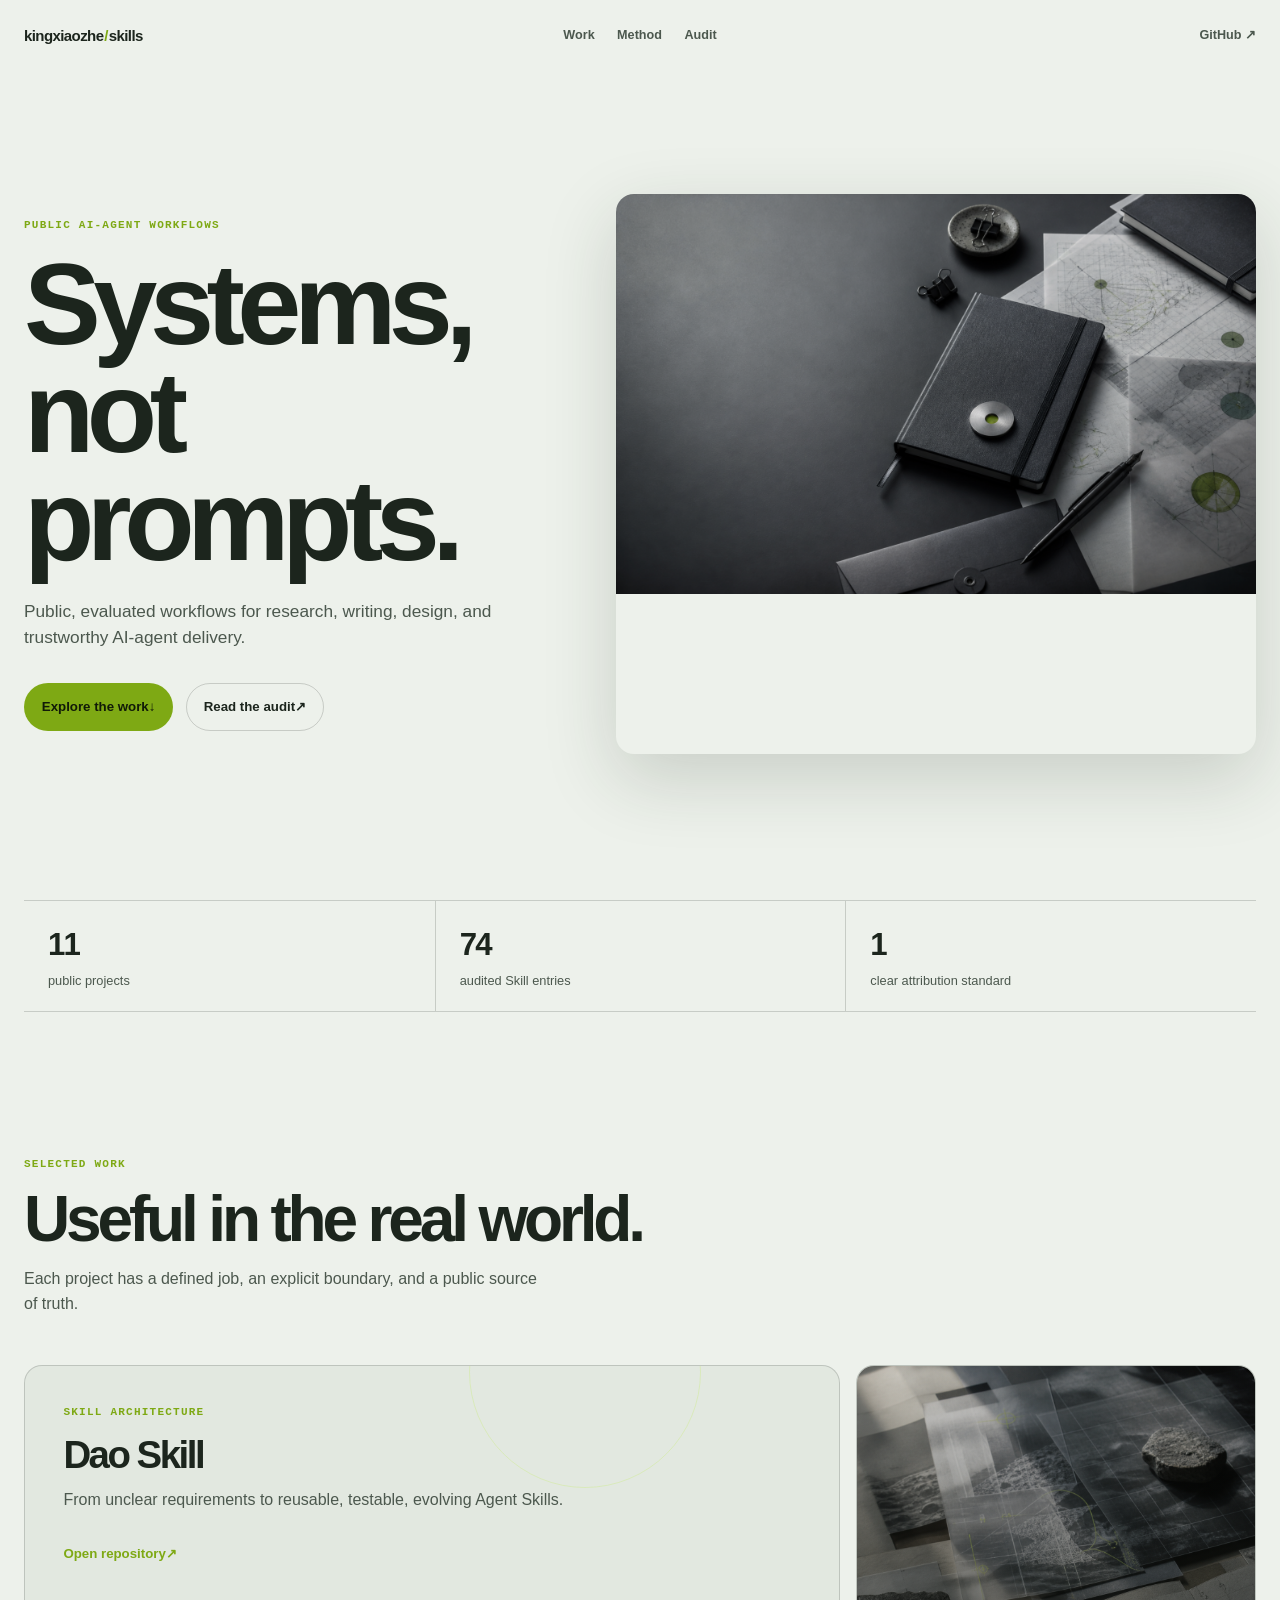
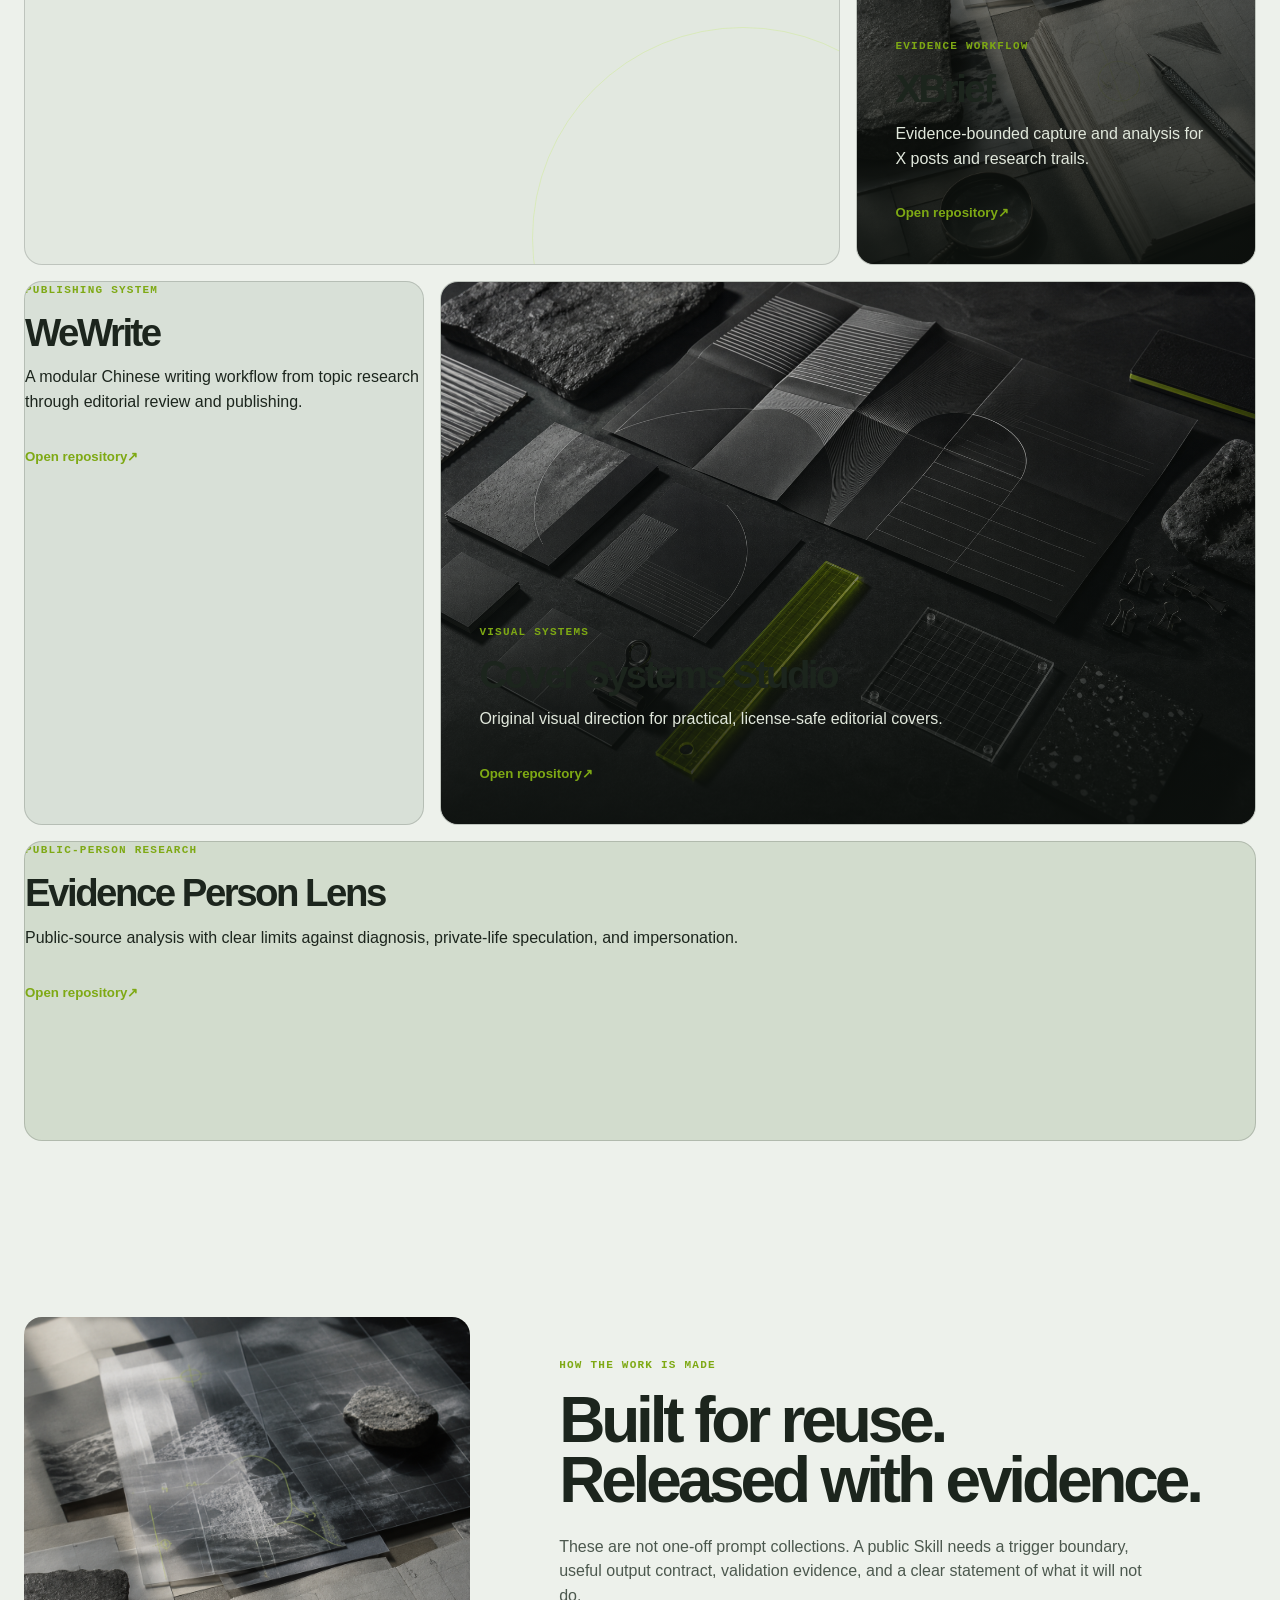
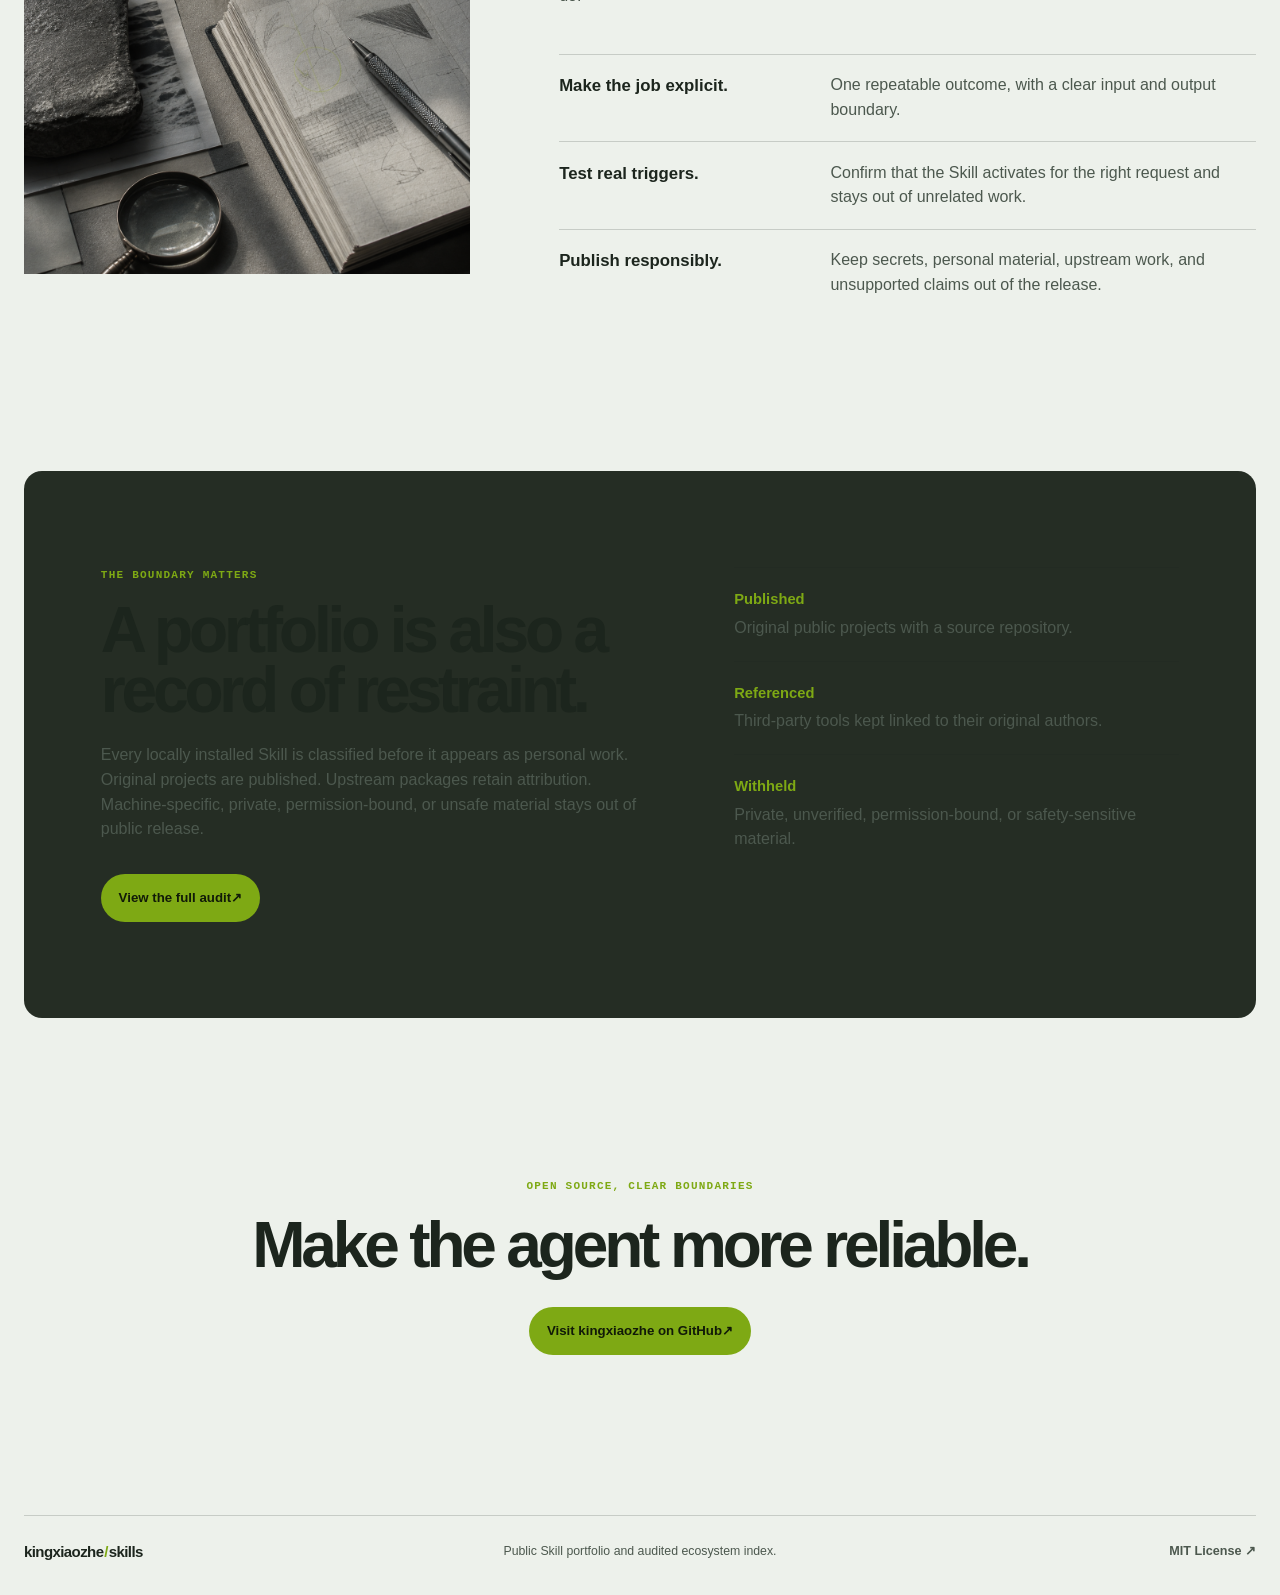
==== site/index.html @ 13c7dd13 "feat: add deployable Skill portfolio showcase" ====
<!doctype html>
<html lang="en">
  <head>
    <meta charset="utf-8">
    <meta name="viewport" content="width=device-width, initial-scale=1">
    <meta name="description" content="A public portfolio of evaluated AI agent skills by kingxiaozhe.">
    <meta name="theme-color" content="#161a18">
    <meta property="og:title" content="kingxiaozhe - Skill Systems">
    <meta property="og:description" content="Public, evaluated workflows for research, writing, design, and trustworthy AI-agent delivery.">
    <meta property="og:image" content="assets/hero-workflow-desk.png">
    <meta property="og:type" content="website">
    <meta name="twitter:card" content="summary_large_image">
    <title>kingxiaozhe - Skill Systems</title>
    <link rel="stylesheet" href="styles.css">
  </head>
  <body>
    <a class="skip-link" href="#main">Skip to content</a>
    <header class="site-header">
      <a class="wordmark" href="#top" aria-label="kingxiaozhe Skill Systems home">kingxiaozhe<span>/</span>skills</a>
      <nav aria-label="Primary navigation">
        <a href="#work">Work</a>
        <a href="#method">Method</a>
        <a href="#audit">Audit</a>
      </nav>
      <a class="header-link" href="https://github.com/kingxiaozhe" target="_blank" rel="noreferrer">GitHub <span aria-hidden="true">↗</span></a>
    </header>

    <main id="main">
      <section class="hero" id="top" aria-labelledby="hero-title">
        <div class="hero-copy reveal">
          <p class="eyebrow">Public AI-agent workflows</p>
          <h1 id="hero-title">Systems,<br>not prompts.</h1>
          <p class="hero-summary">Public, evaluated workflows for research, writing, design, and trustworthy AI-agent delivery.</p>
          <div class="hero-actions">
            <a class="button button-primary" href="#work">Explore the work <span aria-hidden="true">↓</span></a>
            <a class="button button-secondary" href="https://github.com/kingxiaozhe/codex-skill-portfolio" target="_blank" rel="noreferrer">Read the audit <span aria-hidden="true">↗</span></a>
          </div>
        </div>
        <figure class="hero-image reveal reveal-delay">
          <img src="assets/hero-workflow-desk.png" width="1536" height="960" alt="A dark research desk with notebooks, diagrams, and a lime-green metal token.">
        </figure>
      </section>

      <section class="proof" aria-label="Portfolio facts">
        <div><strong>11</strong><span>public projects</span></div>
        <div><strong>74</strong><span>audited Skill entries</span></div>
        <div><strong>1</strong><span>clear attribution standard</span></div>
      </section>

      <section class="work-section" id="work" aria-labelledby="work-title">
        <div class="section-intro">
          <p class="eyebrow">Selected work</p>
          <h2 id="work-title">Useful in the real world.</h2>
          <p>Each project has a defined job, an explicit boundary, and a public source of truth.</p>
        </div>

        <div class="project-grid">
          <article class="project project-featured project-art direction-graph">
            <div class="project-content">
              <p class="project-kind">Skill architecture</p>
              <h3>Dao Skill</h3>
              <p>From unclear requirements to reusable, testable, evolving Agent Skills.</p>
              <a href="https://github.com/kingxiaozhe/dao-skill" target="_blank" rel="noreferrer">Open repository <span aria-hidden="true">↗</span></a>
            </div>
          </article>

          <article class="project project-image-card">
            <img src="assets/evidence-materials.png" width="1024" height="1536" alt="Layered research materials with technical markings and a magnifying glass.">
            <div class="project-content project-overlay">
              <p class="project-kind">Evidence workflow</p>
              <h3>XBrief</h3>
              <p>Evidence-bounded capture and analysis for X posts and research trails.</p>
              <a href="https://github.com/kingxiaozhe/xbrief" target="_blank" rel="noreferrer">Open repository <span aria-hidden="true">↗</span></a>
            </div>
          </article>

          <article class="project project-neutral">
            <p class="project-kind">Publishing system</p>
            <h3>WeWrite</h3>
            <p>A modular Chinese writing workflow from topic research through editorial review and publishing.</p>
            <a href="https://github.com/kingxiaozhe/wewrite" target="_blank" rel="noreferrer">Open repository <span aria-hidden="true">↗</span></a>
          </article>

          <article class="project project-image-wide">
            <img src="assets/visual-systems.png" width="1536" height="1024" alt="A dark visual design workspace with abstract paper forms and a lime-green ruler.">
            <div class="project-content project-overlay">
              <p class="project-kind">Visual systems</p>
              <h3>Cover Systems Studio</h3>
              <p>Original visual direction for practical, license-safe editorial covers.</p>
              <a href="https://github.com/kingxiaozhe/cover-systems-studio" target="_blank" rel="noreferrer">Open repository <span aria-hidden="true">↗</span></a>
            </div>
          </article>

          <article class="project project-accent">
            <p class="project-kind">Public-person research</p>
            <h3>Evidence Person Lens</h3>
            <p>Public-source analysis with clear limits against diagnosis, private-life speculation, and impersonation.</p>
            <a href="https://github.com/kingxiaozhe/evidence-person-lens" target="_blank" rel="noreferrer">Open repository <span aria-hidden="true">↗</span></a>
          </article>
        </div>
      </section>

      <section class="method-section" id="method" aria-labelledby="method-title">
        <div class="method-visual">
          <img src="assets/evidence-materials.png" width="1024" height="1536" alt="Research artifacts layered across a desk.">
        </div>
        <div class="method-copy">
          <p class="eyebrow">How the work is made</p>
          <h2 id="method-title">Built for reuse.<br>Released with evidence.</h2>
          <p>These are not one-off prompt collections. A public Skill needs a trigger boundary, useful output contract, validation evidence, and a clear statement of what it will not do.</p>
          <ol class="method-list">
            <li><strong>Make the job explicit.</strong><span>One repeatable outcome, with a clear input and output boundary.</span></li>
            <li><strong>Test real triggers.</strong><span>Confirm that the Skill activates for the right request and stays out of unrelated work.</span></li>
            <li><strong>Publish responsibly.</strong><span>Keep secrets, personal material, upstream work, and unsupported claims out of the release.</span></li>
          </ol>
        </div>
      </section>

      <section class="audit-section" id="audit" aria-labelledby="audit-title">
        <div class="audit-copy">
          <p class="eyebrow">The boundary matters</p>
          <h2 id="audit-title">A portfolio is also a record of restraint.</h2>
          <p>Every locally installed Skill is classified before it appears as personal work. Original projects are published. Upstream packages retain attribution. Machine-specific, private, permission-bound, or unsafe material stays out of public release.</p>
          <a class="button button-primary" href="https://github.com/kingxiaozhe/codex-skill-portfolio" target="_blank" rel="noreferrer">View the full audit <span aria-hidden="true">↗</span></a>
        </div>
        <dl class="audit-list">
          <div><dt>Published</dt><dd>Original public projects with a source repository.</dd></div>
          <div><dt>Referenced</dt><dd>Third-party tools kept linked to their original authors.</dd></div>
          <div><dt>Withheld</dt><dd>Private, unverified, permission-bound, or safety-sensitive material.</dd></div>
        </dl>
      </section>

      <section class="closing" aria-labelledby="closing-title">
        <p class="eyebrow">Open source, clear boundaries</p>
        <h2 id="closing-title">Make the agent more reliable.</h2>
        <a class="button button-primary" href="https://github.com/kingxiaozhe" target="_blank" rel="noreferrer">Visit kingxiaozhe on GitHub <span aria-hidden="true">↗</span></a>
      </section>
    </main>

    <footer>
      <a class="wordmark" href="#top">kingxiaozhe<span>/</span>skills</a>
      <p>Public Skill portfolio and audited ecosystem index.</p>
      <a href="https://github.com/kingxiaozhe/codex-skill-portfolio/blob/main/LICENSE" target="_blank" rel="noreferrer">MIT License <span aria-hidden="true">↗</span></a>
    </footer>
  </body>
</html>
---- site/styles.css ----
:root {
  color-scheme: light dark;
  --canvas: #161a18;
  --surface: #202622;
  --surface-deep: #101311;
  --surface-muted: #2b332d;
  --ink: #edf1e9;
  --ink-muted: #bac2b9;
  --line: rgba(237, 241, 233, 0.17);
  --accent: #b8ed39;
  --accent-ink: #17200b;
  --radius: 18px;
  --shadow: 0 24px 72px rgba(3, 7, 5, 0.28);
}

@media (prefers-color-scheme: light) {
  :root {
    --canvas: #edf1eb;
    --surface: #e2e8e0;
    --surface-deep: #d8e0d7;
    --surface-muted: #d2dccd;
    --ink: #1c251d;
    --ink-muted: #4c584e;
    --line: rgba(28, 37, 29, 0.18);
    --accent: #7ea914;
    --accent-ink: #111a08;
    --shadow: 0 24px 72px rgba(32, 48, 34, 0.18);
  }

  .project-image-card::after,
  .project-image-wide::after { background: linear-gradient(180deg, rgba(18, 27, 19, 0.05), rgba(18, 27, 19, 0.78)); }
  .project-overlay p:not(.project-kind) { color: #edf1e9; }
  .audit-section { background: #cdd8c9; }
}

* { box-sizing: border-box; }

html { scroll-behavior: smooth; }

body {
  margin: 0;
  background: var(--canvas);
  color: var(--ink);
  font-family: "Avenir Next", "Helvetica Neue", Helvetica, Arial, sans-serif;
  font-size: 16px;
  line-height: 1.55;
}

a { color: inherit; text-decoration: none; }

a:focus-visible {
  outline: 3px solid var(--accent);
  outline-offset: 4px;
}

img { display: block; max-width: 100%; }

.skip-link {
  position: fixed;
  left: 1rem;
  top: -5rem;
  z-index: 10;
  padding: 0.7rem 1rem;
  border-radius: 0.4rem;
  background: var(--accent);
  color: var(--accent-ink);
  font-weight: 700;
}

.skip-link:focus { top: 1rem; }

.site-header {
  width: min(1440px, calc(100% - 3rem));
  height: 72px;
  margin: 0 auto;
  display: grid;
  grid-template-columns: 1fr auto 1fr;
  align-items: center;
  gap: 1.5rem;
}

.wordmark {
  font-size: 0.94rem;
  font-weight: 750;
  letter-spacing: -0.04em;
}

.wordmark span { color: var(--accent); padding: 0 0.06em; }

nav { display: flex; gap: 1.4rem; }
nav a, .header-link, footer a { font-size: 0.79rem; font-weight: 650; }
nav a, .header-link { color: var(--ink-muted); transition: color 180ms ease; }
nav a:hover, .header-link:hover, footer a:hover { color: var(--accent); }
.header-link { justify-self: end; }

main { overflow: hidden; }

.hero,
.work-section,
.method-section,
.audit-section,
.closing {
  width: min(1440px, calc(100% - 3rem));
  margin: 0 auto;
}

.hero {
  min-height: calc(100dvh - 72px);
  display: grid;
  grid-template-columns: minmax(0, 0.88fr) minmax(420px, 1.12fr);
  align-items: center;
  gap: clamp(2.5rem, 7vw, 8.5rem);
  padding: 3.5rem 0 5rem;
}

.hero-copy { max-width: 600px; }

.eyebrow,
.project-kind {
  margin: 0 0 1rem;
  color: var(--accent);
  font-family: "SFMono-Regular", Consolas, "Liberation Mono", monospace;
  font-size: 0.69rem;
  font-weight: 700;
  letter-spacing: 0.11em;
  text-transform: uppercase;
}

h1, h2, h3, p { margin-top: 0; }

h1, h2, h3 {
  font-weight: 760;
  letter-spacing: -0.065em;
  line-height: 0.94;
}

h1 {
  margin-bottom: 1.45rem;
  font-size: clamp(4.25rem, 9vw, 9.2rem);
}

h2 { font-size: clamp(2.55rem, 5vw, 5.4rem); }
h3 { margin-bottom: 0.9rem; font-size: clamp(1.75rem, 3vw, 3.35rem); }

.hero-summary {
  max-width: 480px;
  margin-bottom: 2rem;
  color: var(--ink-muted);
  font-size: 1.08rem;
}

.hero-actions { display: flex; flex-wrap: wrap; gap: 0.8rem; }

.button {
  display: inline-flex;
  align-items: center;
  justify-content: center;
  min-height: 48px;
  padding: 0.8rem 1.05rem;
  border: 1px solid transparent;
  border-radius: 999px;
  font-size: 0.83rem;
  font-weight: 750;
  transition: transform 180ms ease, background 180ms ease, border-color 180ms ease;
}

.button:hover { transform: translateY(-2px); }
.button:active { transform: translateY(1px); }
.button-primary { background: var(--accent); color: var(--accent-ink); }
.button-primary:hover { background: #d1fb62; }
.button-secondary { border-color: var(--line); color: var(--ink); }
.button-secondary:hover { border-color: var(--accent); }

.hero-image {
  min-height: 560px;
  margin: 0;
  border-radius: var(--radius);
  overflow: hidden;
  box-shadow: var(--shadow);
}

.hero-image img { width: 100%; height: 100%; object-fit: cover; }

.proof {
  width: min(1440px, calc(100% - 3rem));
  margin: 0 auto;
  display: grid;
  grid-template-columns: repeat(3, 1fr);
  border-top: 1px solid var(--line);
  border-bottom: 1px solid var(--line);
}

.proof div { display: grid; gap: 0.12rem; padding: 1.25rem 1.5rem; }
.proof div + div { border-left: 1px solid var(--line); }
.proof strong { font-size: 1.95rem; letter-spacing: -0.06em; }
.proof span { color: var(--ink-muted); font-size: 0.8rem; }

.work-section { padding: 9rem 0; }
.section-intro { max-width: 660px; margin-bottom: 3rem; }
.section-intro h2 { margin-bottom: 1.1rem; }
.section-intro > p:last-child { max-width: 520px; color: var(--ink-muted); }

.project-grid {
  display: grid;
  grid-template-columns: repeat(12, minmax(0, 1fr));
  gap: 1rem;
}

.project {
  position: relative;
  min-height: 340px;
  overflow: hidden;
  border: 1px solid var(--line);
  border-radius: var(--radius);
  background: var(--surface);
}

.project-content { position: relative; z-index: 1; padding: clamp(1.5rem, 3vw, 2.75rem); }
.project-content > p:not(.project-kind) { max-width: 32rem; color: var(--ink-muted); }
.project a { display: inline-flex; margin-top: 1rem; color: var(--accent); font-size: 0.83rem; font-weight: 750; }
.project a:hover { color: #d1fb62; }

.project-featured { grid-column: span 8; min-height: 500px; }
.project-image-card { grid-column: span 4; min-height: 500px; }
.project-neutral { grid-column: span 4; background: var(--surface-deep); }
.project-image-wide { grid-column: span 8; min-height: 390px; }
.project-accent { grid-column: span 12; min-height: 300px; background: var(--surface-muted); }

.project-image-card > img,
.project-image-wide > img { width: 100%; height: 100%; object-fit: cover; }
.project-image-card::after,
.project-image-wide::after {
  content: "";
  position: absolute;
  inset: 0;
  background: linear-gradient(180deg, rgba(12, 16, 13, 0.08), rgba(12, 16, 13, 0.9));
}
.project-overlay { position: absolute; inset: auto 0 0; }
.project-overlay p:not(.project-kind) { color: #e1e8dc; }

.direction-graph::before,
.direction-graph::after {
  content: "";
  position: absolute;
  border: 1px solid rgba(184, 237, 57, 0.22);
  border-radius: 50%;
}
.direction-graph::before { width: 420px; height: 420px; right: -115px; bottom: -185px; }
.direction-graph::after { width: 230px; height: 230px; right: 17%; top: -110px; }

.method-section {
  display: grid;
  grid-template-columns: minmax(260px, 0.78fr) minmax(0, 1.22fr);
  gap: clamp(2rem, 7vw, 9rem);
  align-items: start;
  padding: 2rem 0 9rem;
}

.method-visual { min-height: 610px; border-radius: var(--radius); overflow: hidden; }
.method-visual img { width: 100%; height: 100%; object-fit: cover; }
.method-copy { max-width: 700px; padding-top: 2.5rem; }
.method-copy h2 { margin-bottom: 1.5rem; }
.method-copy > p:not(.eyebrow) { max-width: 590px; color: var(--ink-muted); }

.method-list { margin: 2.8rem 0 0; padding: 0; list-style: none; }
.method-list li { display: grid; grid-template-columns: minmax(160px, 0.75fr) minmax(0, 1.25fr); gap: 1rem; padding: 1.15rem 0; border-top: 1px solid var(--line); }
.method-list strong { font-size: 1.05rem; }
.method-list span { color: var(--ink-muted); }

.audit-section {
  display: grid;
  grid-template-columns: minmax(0, 1.1fr) minmax(280px, 0.9fr);
  gap: clamp(2rem, 7vw, 9rem);
  padding: 6rem clamp(1.5rem, 6vw, 7rem);
  border-radius: var(--radius);
  background: #252d24;
}

.audit-copy h2 { margin-bottom: 1.4rem; }
.audit-copy > p:not(.eyebrow) { max-width: 620px; margin-bottom: 2rem; color: var(--ink-muted); }
.audit-list { margin: 0; }
.audit-list div { padding: 1.25rem 0; border-top: 1px solid var(--line); }
.audit-list dt { margin-bottom: 0.3rem; color: var(--accent); font-size: 0.92rem; font-weight: 750; }
.audit-list dd { margin: 0; color: var(--ink-muted); }

.closing { padding: 10rem 0; text-align: center; }
.closing .eyebrow { margin-bottom: 1.2rem; }
.closing h2 { margin-bottom: 2rem; }

footer {
  width: min(1440px, calc(100% - 3rem));
  margin: 0 auto;
  display: grid;
  grid-template-columns: 1fr auto 1fr;
  gap: 1rem;
  align-items: center;
  padding: 1.5rem 0 2rem;
  border-top: 1px solid var(--line);
}

footer p { margin: 0; color: var(--ink-muted); font-size: 0.77rem; text-align: center; }
footer > a:last-child { justify-self: end; color: var(--ink-muted); }

.reveal { animation: reveal 680ms cubic-bezier(.16, 1, .3, 1) both; }
.reveal-delay { animation-delay: 110ms; }
@keyframes reveal { from { opacity: 0; transform: translateY(20px); } to { opacity: 1; transform: translateY(0); } }

@media (prefers-reduced-motion: reduce) {
  html { scroll-behavior: auto; }
  *, *::before, *::after { animation-duration: 0.001ms !important; transition-duration: 0.001ms !important; }
}

@media (max-width: 900px) {
  .hero { grid-template-columns: 1fr; gap: 2.5rem; padding-top: 2.5rem; }
  .hero-image { min-height: 400px; }
  .project-featured, .project-image-wide, .project-neutral, .project-image-card { grid-column: span 6; }
  .project-accent { grid-column: span 12; }
  .method-section, .audit-section { grid-template-columns: 1fr; }
  .method-visual { min-height: 460px; }
}

@media (max-width: 640px) {
  .site-header, .hero, .work-section, .method-section, .audit-section, .closing, footer, .proof { width: min(100% - 2rem, 1440px); }
  .site-header { grid-template-columns: 1fr auto; gap: 0.75rem; }
  .site-header nav { display: none; }
  .hero { min-height: auto; padding: 3rem 0 4.5rem; }
  h1 { font-size: clamp(3.75rem, 19vw, 5.75rem); }
  h2 { font-size: clamp(2.7rem, 13vw, 4.2rem); }
  .hero-image { min-height: 320px; }
  .proof { grid-template-columns: 1fr; }
  .proof div + div { border-left: 0; border-top: 1px solid var(--line); }
  .work-section { padding: 6rem 0; }
  .project-grid { grid-template-columns: 1fr; }
  .project-featured, .project-image-wide, .project-neutral, .project-image-card, .project-accent { grid-column: auto; min-height: 330px; }
  .project-image-card { min-height: 480px; }
  .method-section { gap: 2rem; padding-bottom: 6rem; }
  .method-visual { min-height: 380px; }
  .method-copy { padding-top: 0; }
  .method-list li { grid-template-columns: 1fr; gap: 0.3rem; }
  .audit-section { padding: 3rem 1.5rem; }
  .closing { padding: 7rem 0; text-align: left; }
  footer { grid-template-columns: 1fr; padding-bottom: 1.5rem; }
  footer p { text-align: left; }
  footer > a:last-child { justify-self: start; }
}
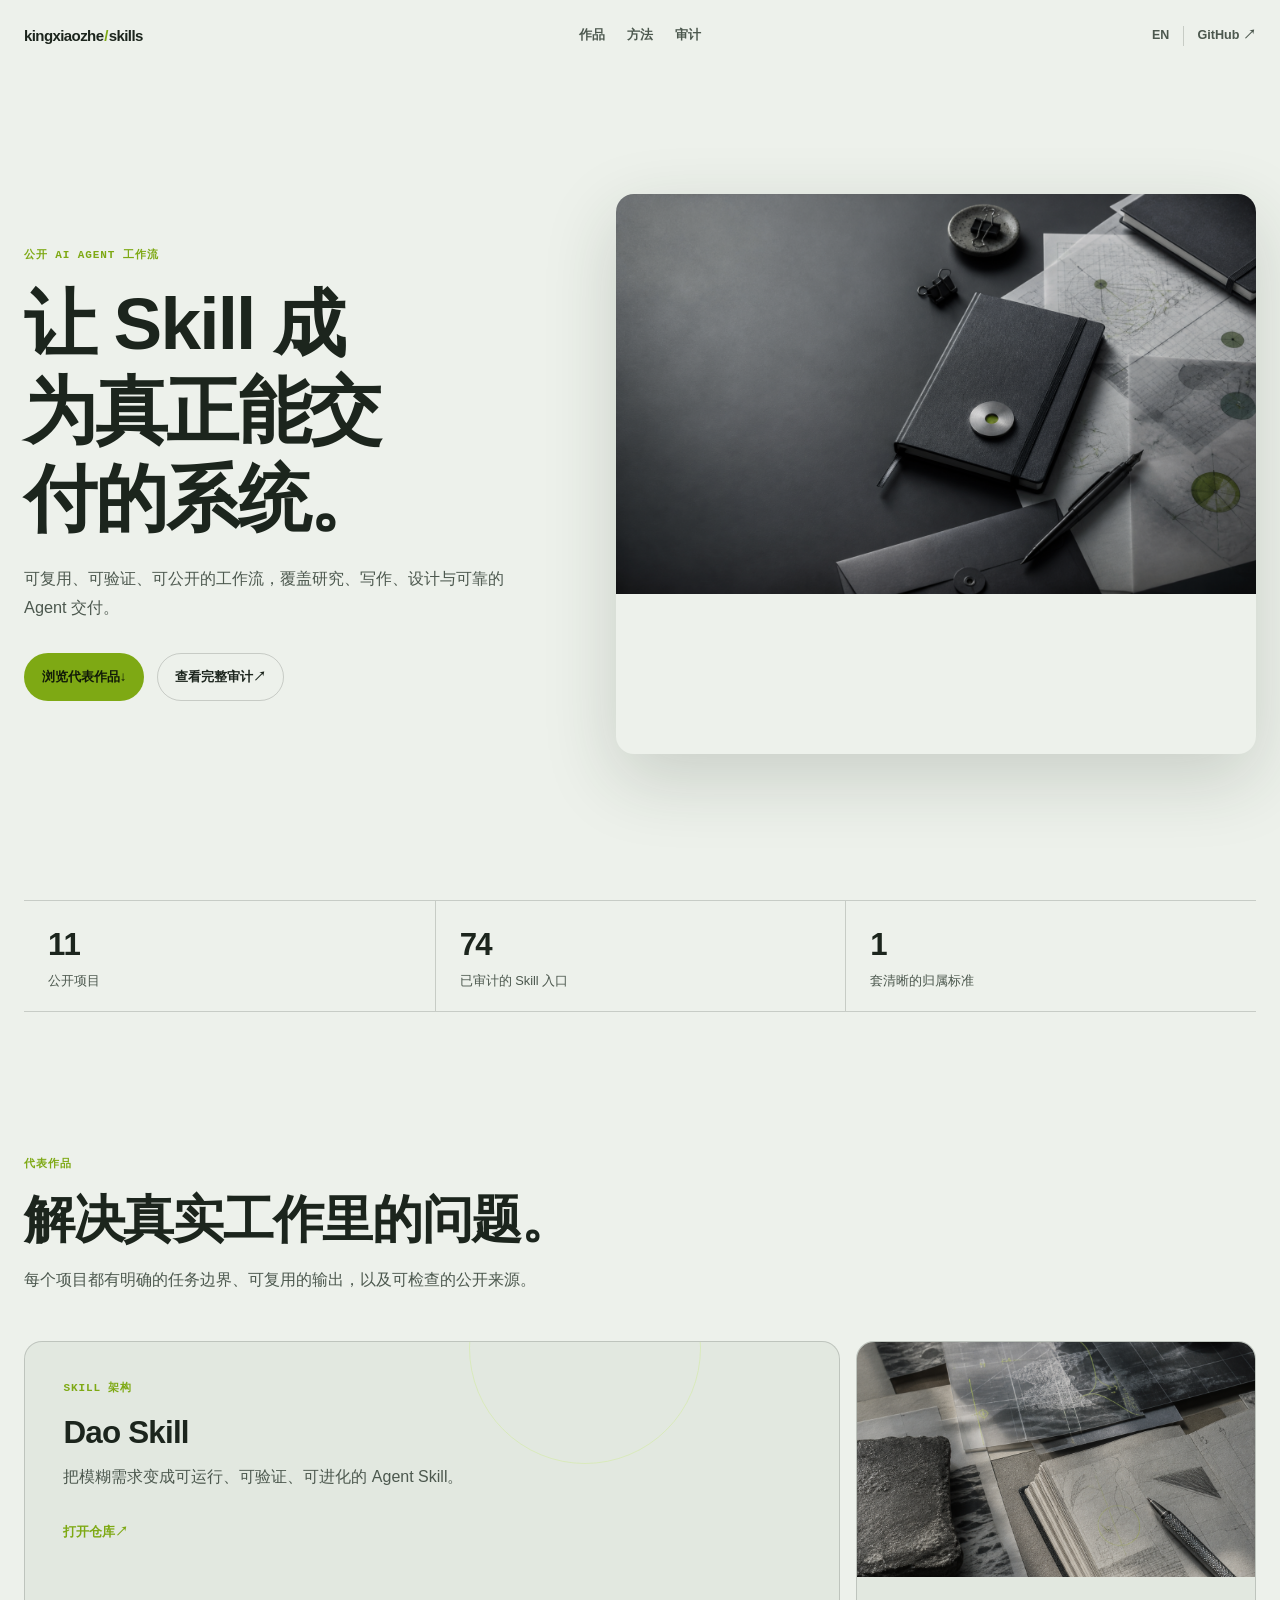
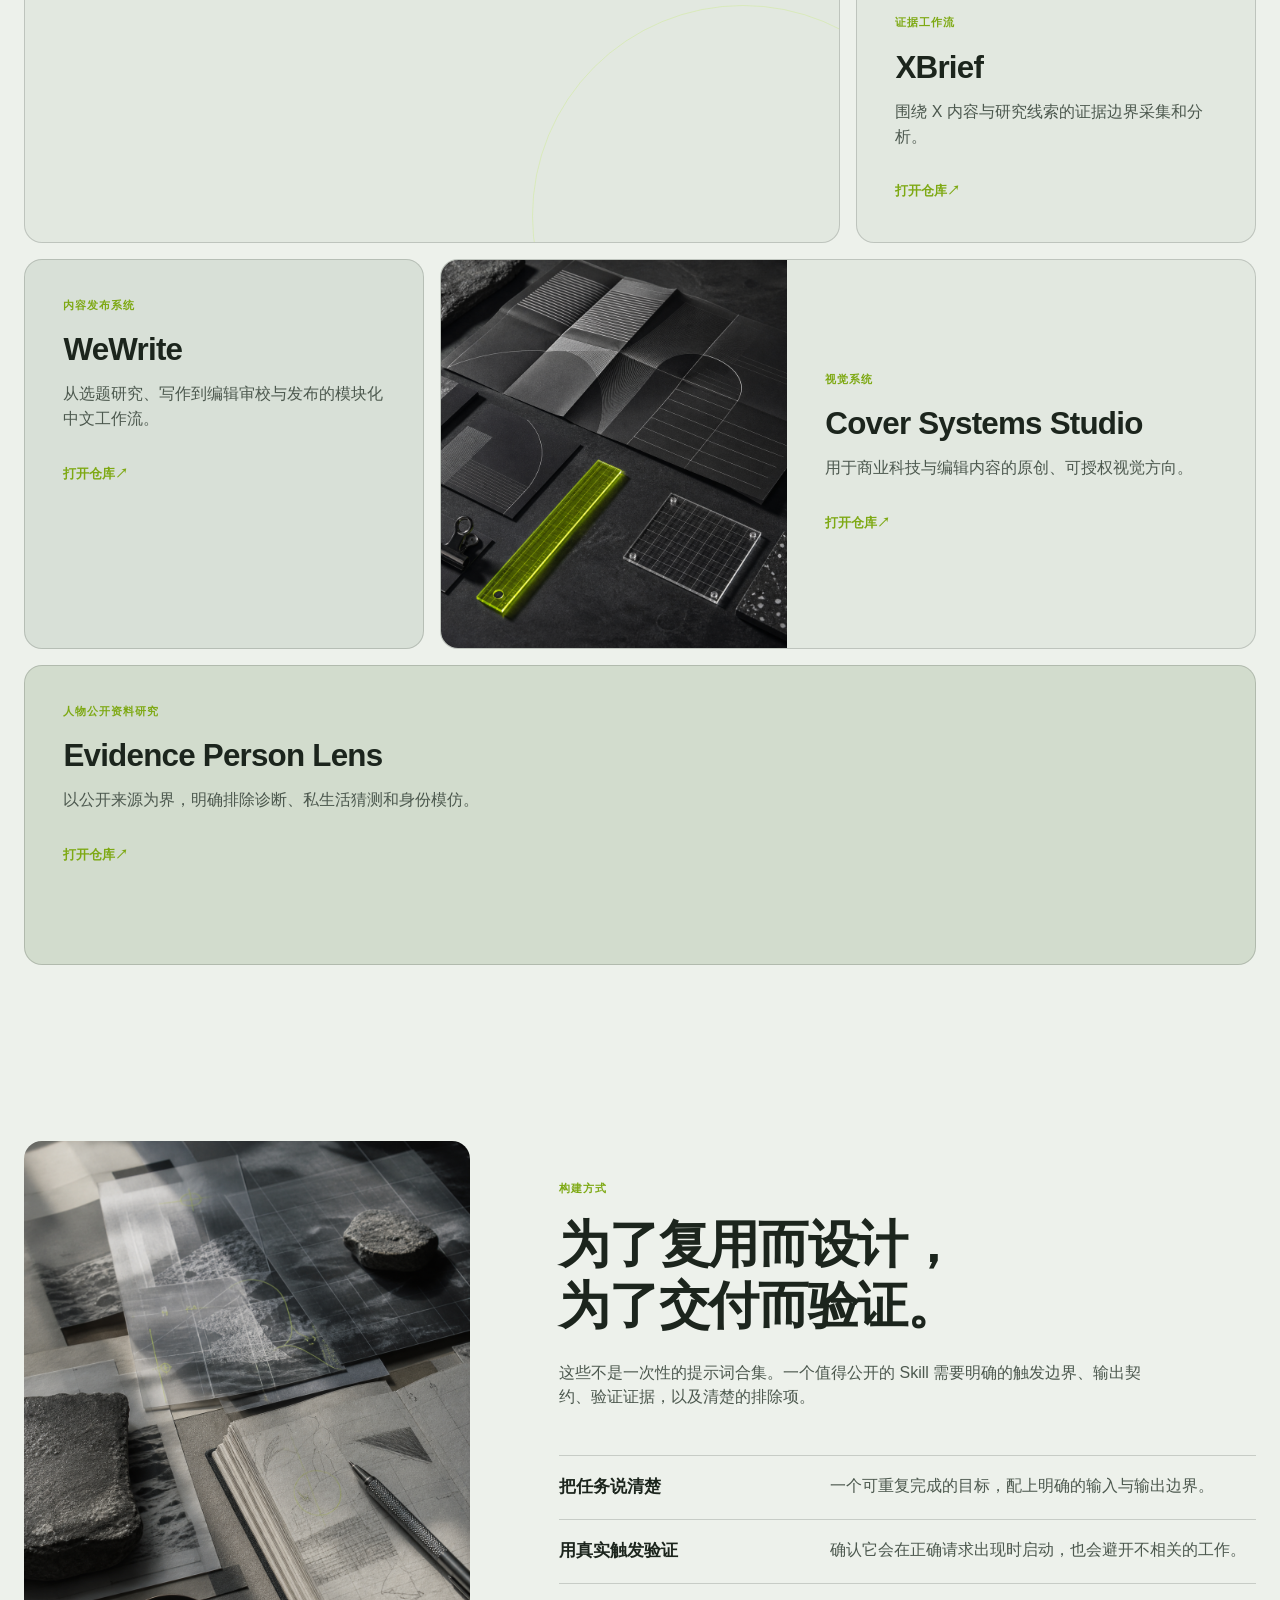
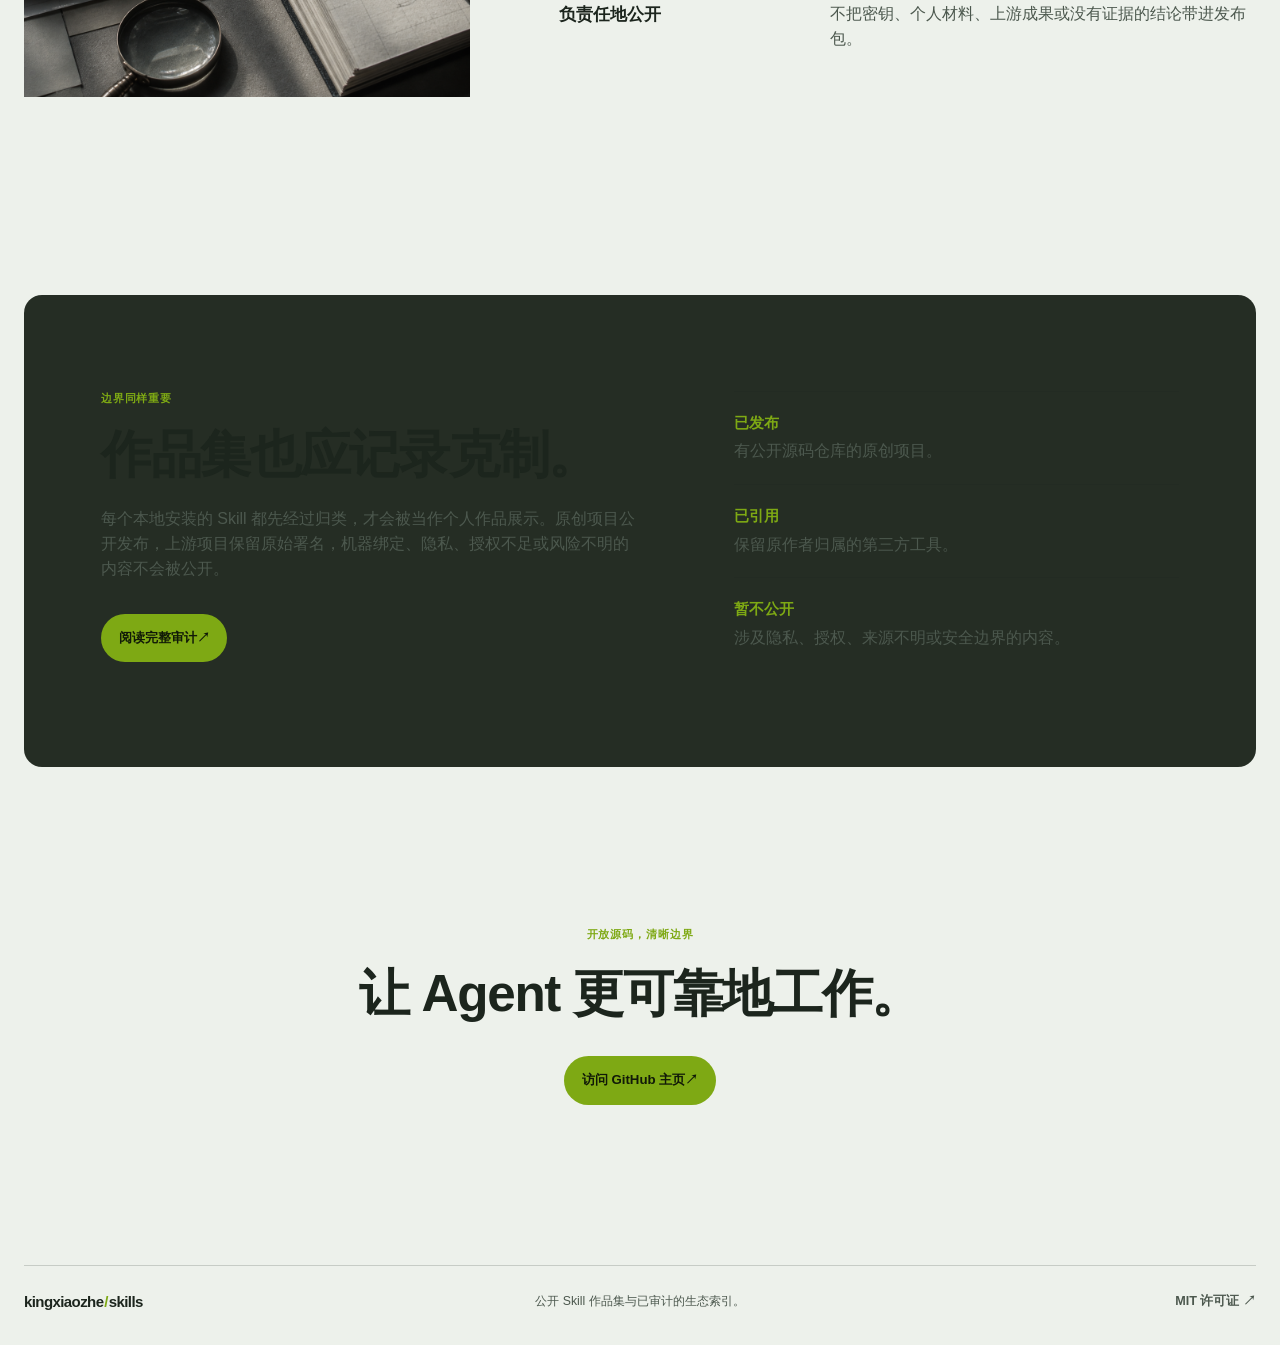
==== commit 18738687: "feat: refine bilingual portfolio typography" ====
--- a/site/index.html
+++ b/site/index.html
@@ -1,146 +1,59 @@
 <!doctype html>
-<html lang="en">
+<html lang="zh-CN">
   <head>
     <meta charset="utf-8">
     <meta name="viewport" content="width=device-width, initial-scale=1">
-    <meta name="description" content="A public portfolio of evaluated AI agent skills by kingxiaozhe.">
+    <meta name="description" content="kingxiaozhe 的公开 AI Agent Skill 作品集。可复用、可验证、可公开的工作流。">
     <meta name="theme-color" content="#161a18">
     <meta property="og:title" content="kingxiaozhe - Skill Systems">
-    <meta property="og:description" content="Public, evaluated workflows for research, writing, design, and trustworthy AI-agent delivery.">
+    <meta property="og:description" content="可复用、可验证、可公开的 AI Agent 工作流。">
     <meta property="og:image" content="assets/hero-workflow-desk.png">
+    <meta property="og:locale" content="zh_CN">
+    <meta property="og:locale:alternate" content="en_US">
     <meta property="og:type" content="website">
     <meta name="twitter:card" content="summary_large_image">
+    <link rel="alternate" hreflang="zh-CN" href="./">
+    <link rel="alternate" hreflang="en" href="en/">
+    <link rel="stylesheet" href="styles.css">
     <title>kingxiaozhe - Skill Systems</title>
-    <link rel="stylesheet" href="styles.css">
   </head>
   <body>
-    <a class="skip-link" href="#main">Skip to content</a>
+    <a class="skip-link" href="#main">跳到主要内容</a>
     <header class="site-header">
-      <a class="wordmark" href="#top" aria-label="kingxiaozhe Skill Systems home">kingxiaozhe<span>/</span>skills</a>
-      <nav aria-label="Primary navigation">
-        <a href="#work">Work</a>
-        <a href="#method">Method</a>
-        <a href="#audit">Audit</a>
-      </nav>
-      <a class="header-link" href="https://github.com/kingxiaozhe" target="_blank" rel="noreferrer">GitHub <span aria-hidden="true">↗</span></a>
+      <a class="wordmark" href="#top" aria-label="kingxiaozhe Skill Systems 首页">kingxiaozhe<span>/</span>skills</a>
+      <nav aria-label="主导航"><a href="#work">作品</a><a href="#method">方法</a><a href="#audit">审计</a></nav>
+      <div class="header-actions"><a class="language-switch" href="en/" lang="en">EN</a><a class="header-link" href="https://github.com/kingxiaozhe" target="_blank" rel="noreferrer">GitHub <span aria-hidden="true">↗</span></a></div>
     </header>
 
     <main id="main">
       <section class="hero" id="top" aria-labelledby="hero-title">
         <div class="hero-copy reveal">
-          <p class="eyebrow">Public AI-agent workflows</p>
-          <h1 id="hero-title">Systems,<br>not prompts.</h1>
-          <p class="hero-summary">Public, evaluated workflows for research, writing, design, and trustworthy AI-agent delivery.</p>
-          <div class="hero-actions">
-            <a class="button button-primary" href="#work">Explore the work <span aria-hidden="true">↓</span></a>
-            <a class="button button-secondary" href="https://github.com/kingxiaozhe/codex-skill-portfolio" target="_blank" rel="noreferrer">Read the audit <span aria-hidden="true">↗</span></a>
-          </div>
+          <p class="eyebrow">公开 AI Agent 工作流</p>
+          <h1 id="hero-title">让 Skill 成为真正能交付的系统。</h1>
+          <p class="hero-summary">可复用、可验证、可公开的工作流，覆盖研究、写作、设计与可靠的 Agent 交付。</p>
+          <div class="hero-actions"><a class="button button-primary" href="#work">浏览代表作品 <span aria-hidden="true">↓</span></a><a class="button button-secondary" href="https://github.com/kingxiaozhe/codex-skill-portfolio" target="_blank" rel="noreferrer">查看完整审计 <span aria-hidden="true">↗</span></a></div>
         </div>
-        <figure class="hero-image reveal reveal-delay">
-          <img src="assets/hero-workflow-desk.png" width="1536" height="960" alt="A dark research desk with notebooks, diagrams, and a lime-green metal token.">
-        </figure>
+        <figure class="hero-image reveal reveal-delay"><img src="assets/hero-workflow-desk.png" width="1586" height="992" alt="深色研究工作台上摆放着笔记本、图纸与绿色金属标记。"></figure>
       </section>
 
-      <section class="proof" aria-label="Portfolio facts">
-        <div><strong>11</strong><span>public projects</span></div>
-        <div><strong>74</strong><span>audited Skill entries</span></div>
-        <div><strong>1</strong><span>clear attribution standard</span></div>
-      </section>
+      <section class="proof" aria-label="作品集事实"><div><strong>11</strong><span>公开项目</span></div><div><strong>74</strong><span>已审计的 Skill 入口</span></div><div><strong>1</strong><span>套清晰的归属标准</span></div></section>
 
       <section class="work-section" id="work" aria-labelledby="work-title">
-        <div class="section-intro">
-          <p class="eyebrow">Selected work</p>
-          <h2 id="work-title">Useful in the real world.</h2>
-          <p>Each project has a defined job, an explicit boundary, and a public source of truth.</p>
-        </div>
-
+        <div class="section-intro"><p class="eyebrow">代表作品</p><h2 id="work-title">解决真实工作里的问题。</h2><p>每个项目都有明确的任务边界、可复用的输出，以及可检查的公开来源。</p></div>
         <div class="project-grid">
-          <article class="project project-featured project-art direction-graph">
-            <div class="project-content">
-              <p class="project-kind">Skill architecture</p>
-              <h3>Dao Skill</h3>
-              <p>From unclear requirements to reusable, testable, evolving Agent Skills.</p>
-              <a href="https://github.com/kingxiaozhe/dao-skill" target="_blank" rel="noreferrer">Open repository <span aria-hidden="true">↗</span></a>
-            </div>
-          </article>
-
-          <article class="project project-image-card">
-            <img src="assets/evidence-materials.png" width="1024" height="1536" alt="Layered research materials with technical markings and a magnifying glass.">
-            <div class="project-content project-overlay">
-              <p class="project-kind">Evidence workflow</p>
-              <h3>XBrief</h3>
-              <p>Evidence-bounded capture and analysis for X posts and research trails.</p>
-              <a href="https://github.com/kingxiaozhe/xbrief" target="_blank" rel="noreferrer">Open repository <span aria-hidden="true">↗</span></a>
-            </div>
-          </article>
-
-          <article class="project project-neutral">
-            <p class="project-kind">Publishing system</p>
-            <h3>WeWrite</h3>
-            <p>A modular Chinese writing workflow from topic research through editorial review and publishing.</p>
-            <a href="https://github.com/kingxiaozhe/wewrite" target="_blank" rel="noreferrer">Open repository <span aria-hidden="true">↗</span></a>
-          </article>
-
-          <article class="project project-image-wide">
-            <img src="assets/visual-systems.png" width="1536" height="1024" alt="A dark visual design workspace with abstract paper forms and a lime-green ruler.">
-            <div class="project-content project-overlay">
-              <p class="project-kind">Visual systems</p>
-              <h3>Cover Systems Studio</h3>
-              <p>Original visual direction for practical, license-safe editorial covers.</p>
-              <a href="https://github.com/kingxiaozhe/cover-systems-studio" target="_blank" rel="noreferrer">Open repository <span aria-hidden="true">↗</span></a>
-            </div>
-          </article>
-
-          <article class="project project-accent">
-            <p class="project-kind">Public-person research</p>
-            <h3>Evidence Person Lens</h3>
-            <p>Public-source analysis with clear limits against diagnosis, private-life speculation, and impersonation.</p>
-            <a href="https://github.com/kingxiaozhe/evidence-person-lens" target="_blank" rel="noreferrer">Open repository <span aria-hidden="true">↗</span></a>
-          </article>
+          <article class="project project-featured direction-graph"><div class="project-content"><p class="project-kind">Skill 架构</p><h3>Dao Skill</h3><p>把模糊需求变成可运行、可验证、可进化的 Agent Skill。</p><a href="https://github.com/kingxiaozhe/dao-skill" target="_blank" rel="noreferrer">打开仓库 <span aria-hidden="true">↗</span></a></div></article>
+          <article class="project project-image-card"><img src="assets/evidence-materials.png" width="1122" height="1402" alt="层叠的研究材料、技术标记与放大镜。"><div class="project-content"><p class="project-kind">证据工作流</p><h3>XBrief</h3><p>围绕 X 内容与研究线索的证据边界采集和分析。</p><a href="https://github.com/kingxiaozhe/xbrief" target="_blank" rel="noreferrer">打开仓库 <span aria-hidden="true">↗</span></a></div></article>
+          <article class="project project-neutral"><div class="project-content"><p class="project-kind">内容发布系统</p><h3>WeWrite</h3><p>从选题研究、写作到编辑审校与发布的模块化中文工作流。</p><a href="https://github.com/kingxiaozhe/wewrite" target="_blank" rel="noreferrer">打开仓库 <span aria-hidden="true">↗</span></a></div></article>
+          <article class="project project-image-wide"><img src="assets/visual-systems.png" width="1536" height="1024" alt="深色桌面上的抽象印刷品、透明网格和绿色尺子。"><div class="project-content"><p class="project-kind">视觉系统</p><h3>Cover Systems Studio</h3><p>用于商业科技与编辑内容的原创、可授权视觉方向。</p><a href="https://github.com/kingxiaozhe/cover-systems-studio" target="_blank" rel="noreferrer">打开仓库 <span aria-hidden="true">↗</span></a></div></article>
+          <article class="project project-accent"><div class="project-content"><p class="project-kind">人物公开资料研究</p><h3>Evidence Person Lens</h3><p>以公开来源为界，明确排除诊断、私生活猜测和身份模仿。</p><a href="https://github.com/kingxiaozhe/evidence-person-lens" target="_blank" rel="noreferrer">打开仓库 <span aria-hidden="true">↗</span></a></div></article>
         </div>
       </section>
 
-      <section class="method-section" id="method" aria-labelledby="method-title">
-        <div class="method-visual">
-          <img src="assets/evidence-materials.png" width="1024" height="1536" alt="Research artifacts layered across a desk.">
-        </div>
-        <div class="method-copy">
-          <p class="eyebrow">How the work is made</p>
-          <h2 id="method-title">Built for reuse.<br>Released with evidence.</h2>
-          <p>These are not one-off prompt collections. A public Skill needs a trigger boundary, useful output contract, validation evidence, and a clear statement of what it will not do.</p>
-          <ol class="method-list">
-            <li><strong>Make the job explicit.</strong><span>One repeatable outcome, with a clear input and output boundary.</span></li>
-            <li><strong>Test real triggers.</strong><span>Confirm that the Skill activates for the right request and stays out of unrelated work.</span></li>
-            <li><strong>Publish responsibly.</strong><span>Keep secrets, personal material, upstream work, and unsupported claims out of the release.</span></li>
-          </ol>
-        </div>
-      </section>
+      <section class="method-section" id="method" aria-labelledby="method-title"><div class="method-visual"><img src="assets/evidence-materials.png" width="1122" height="1402" alt="桌面上层叠摆放着研究用材料。"></div><div class="method-copy"><p class="eyebrow">构建方式</p><h2 id="method-title">为了复用而设计，为了交付而验证。</h2><p>这些不是一次性的提示词合集。一个值得公开的 Skill 需要明确的触发边界、输出契约、验证证据，以及清楚的排除项。</p><ol class="method-list"><li><strong>把任务说清楚</strong><span>一个可重复完成的目标，配上明确的输入与输出边界。</span></li><li><strong>用真实触发验证</strong><span>确认它会在正确请求出现时启动，也会避开不相关的工作。</span></li><li><strong>负责任地公开</strong><span>不把密钥、个人材料、上游成果或没有证据的结论带进发布包。</span></li></ol></div></section>
 
-      <section class="audit-section" id="audit" aria-labelledby="audit-title">
-        <div class="audit-copy">
-          <p class="eyebrow">The boundary matters</p>
-          <h2 id="audit-title">A portfolio is also a record of restraint.</h2>
-          <p>Every locally installed Skill is classified before it appears as personal work. Original projects are published. Upstream packages retain attribution. Machine-specific, private, permission-bound, or unsafe material stays out of public release.</p>
-          <a class="button button-primary" href="https://github.com/kingxiaozhe/codex-skill-portfolio" target="_blank" rel="noreferrer">View the full audit <span aria-hidden="true">↗</span></a>
-        </div>
-        <dl class="audit-list">
-          <div><dt>Published</dt><dd>Original public projects with a source repository.</dd></div>
-          <div><dt>Referenced</dt><dd>Third-party tools kept linked to their original authors.</dd></div>
-          <div><dt>Withheld</dt><dd>Private, unverified, permission-bound, or safety-sensitive material.</dd></div>
-        </dl>
-      </section>
-
-      <section class="closing" aria-labelledby="closing-title">
-        <p class="eyebrow">Open source, clear boundaries</p>
-        <h2 id="closing-title">Make the agent more reliable.</h2>
-        <a class="button button-primary" href="https://github.com/kingxiaozhe" target="_blank" rel="noreferrer">Visit kingxiaozhe on GitHub <span aria-hidden="true">↗</span></a>
-      </section>
+      <section class="audit-section" id="audit" aria-labelledby="audit-title"><div class="audit-copy"><p class="eyebrow">边界同样重要</p><h2 id="audit-title">作品集也应记录克制。</h2><p>每个本地安装的 Skill 都先经过归类，才会被当作个人作品展示。原创项目公开发布，上游项目保留原始署名，机器绑定、隐私、授权不足或风险不明的内容不会被公开。</p><a class="button button-primary" href="https://github.com/kingxiaozhe/codex-skill-portfolio" target="_blank" rel="noreferrer">阅读完整审计 <span aria-hidden="true">↗</span></a></div><dl class="audit-list"><div><dt>已发布</dt><dd>有公开源码仓库的原创项目。</dd></div><div><dt>已引用</dt><dd>保留原作者归属的第三方工具。</dd></div><div><dt>暂不公开</dt><dd>涉及隐私、授权、来源不明或安全边界的内容。</dd></div></dl></section>
+      <section class="closing" aria-labelledby="closing-title"><p class="eyebrow">开放源码，清晰边界</p><h2 id="closing-title">让 Agent 更可靠地工作。</h2><a class="button button-primary" href="https://github.com/kingxiaozhe" target="_blank" rel="noreferrer">访问 GitHub 主页 <span aria-hidden="true">↗</span></a></section>
     </main>
-
-    <footer>
-      <a class="wordmark" href="#top">kingxiaozhe<span>/</span>skills</a>
-      <p>Public Skill portfolio and audited ecosystem index.</p>
-      <a href="https://github.com/kingxiaozhe/codex-skill-portfolio/blob/main/LICENSE" target="_blank" rel="noreferrer">MIT License <span aria-hidden="true">↗</span></a>
-    </footer>
+    <footer><a class="wordmark" href="#top">kingxiaozhe<span>/</span>skills</a><p>公开 Skill 作品集与已审计的生态索引。</p><a href="https://github.com/kingxiaozhe/codex-skill-portfolio/blob/main/LICENSE" target="_blank" rel="noreferrer">MIT 许可证 <span aria-hidden="true">↗</span></a></footer>
   </body>
 </html>
--- a/site/styles.css
+++ b/site/styles.css
@@ -27,9 +27,6 @@
     --shadow: 0 24px 72px rgba(32, 48, 34, 0.18);
   }
 
-  .project-image-card::after,
-  .project-image-wide::after { background: linear-gradient(180deg, rgba(18, 27, 19, 0.05), rgba(18, 27, 19, 0.78)); }
-  .project-overlay p:not(.project-kind) { color: #edf1e9; }
   .audit-section { background: #cdd8c9; }
 }
 
@@ -41,9 +38,13 @@
   margin: 0;
   background: var(--canvas);
   color: var(--ink);
-  font-family: "Avenir Next", "Helvetica Neue", Helvetica, Arial, sans-serif;
+  font-family: "PingFang SC", "Hiragino Sans GB", "Microsoft YaHei", "Noto Sans CJK SC", "Helvetica Neue", Arial, sans-serif;
   font-size: 16px;
   line-height: 1.55;
+}
+
+html[lang="en"] body {
+  font-family: -apple-system, BlinkMacSystemFont, "Avenir Next", "Segoe UI", Helvetica, Arial, sans-serif;
 }
 
 a { color: inherit; text-decoration: none; }
@@ -89,9 +90,10 @@
 
 nav { display: flex; gap: 1.4rem; }
 nav a, .header-link, footer a { font-size: 0.79rem; font-weight: 650; }
-nav a, .header-link { color: var(--ink-muted); transition: color 180ms ease; }
-nav a:hover, .header-link:hover, footer a:hover { color: var(--accent); }
-.header-link { justify-self: end; }
+nav a, .header-link, .language-switch { color: var(--ink-muted); transition: color 180ms ease; }
+nav a:hover, .header-link:hover, .language-switch:hover, footer a:hover { color: var(--accent); }
+.header-actions { justify-self: end; display: flex; align-items: center; gap: 0.85rem; }
+.language-switch { padding-right: 0.85rem; border-right: 1px solid var(--line); font-size: 0.78rem; font-weight: 700; }
 
 main { overflow: hidden; }
 
@@ -113,7 +115,7 @@
   padding: 3.5rem 0 5rem;
 }
 
-.hero-copy { max-width: 600px; }
+.hero-copy { max-width: 650px; }
 
 .eyebrow,
 .project-kind {
@@ -122,31 +124,38 @@
   font-family: "SFMono-Regular", Consolas, "Liberation Mono", monospace;
   font-size: 0.69rem;
   font-weight: 700;
-  letter-spacing: 0.11em;
+  letter-spacing: 0.08em;
   text-transform: uppercase;
 }
 
 h1, h2, h3, p { margin-top: 0; }
 
 h1, h2, h3 {
-  font-weight: 760;
-  letter-spacing: -0.065em;
-  line-height: 0.94;
+  font-weight: 680;
+  letter-spacing: -0.038em;
+  line-height: 1.08;
+  text-wrap: balance;
 }
 
 h1 {
-  margin-bottom: 1.45rem;
-  font-size: clamp(4.25rem, 9vw, 9.2rem);
-}
-
-h2 { font-size: clamp(2.55rem, 5vw, 5.4rem); }
-h3 { margin-bottom: 0.9rem; font-size: clamp(1.75rem, 3vw, 3.35rem); }
+  margin-bottom: 1.35rem;
+  font-size: clamp(3.35rem, 5.7vw, 6.6rem);
+}
+
+h2 { font-size: clamp(2.25rem, 4vw, 4.45rem); }
+h3 { margin-bottom: 0.85rem; font-size: clamp(1.62rem, 2.45vw, 2.75rem); }
+
+html[lang="zh-CN"] h1,
+html[lang="zh-CN"] h2,
+html[lang="zh-CN"] h3 { font-weight: 620; letter-spacing: -0.025em; line-height: 1.2; }
 
 .hero-summary {
-  max-width: 480px;
+  max-width: 530px;
   margin-bottom: 2rem;
   color: var(--ink-muted);
-  font-size: 1.08rem;
+  font-size: 1.02rem;
+  line-height: 1.75;
+  text-wrap: pretty;
 }
 
 .hero-actions { display: flex; flex-wrap: wrap; gap: 0.8rem; }
@@ -221,22 +230,14 @@
 .project a:hover { color: #d1fb62; }
 
 .project-featured { grid-column: span 8; min-height: 500px; }
-.project-image-card { grid-column: span 4; min-height: 500px; }
+.project-image-card { grid-column: span 4; min-height: 500px; display: grid; grid-template-rows: 235px auto; }
 .project-neutral { grid-column: span 4; background: var(--surface-deep); }
-.project-image-wide { grid-column: span 8; min-height: 390px; }
+.project-image-wide { grid-column: span 8; min-height: 390px; display: grid; grid-template-columns: minmax(240px, 0.85fr) minmax(0, 1.15fr); }
 .project-accent { grid-column: span 12; min-height: 300px; background: var(--surface-muted); }
 
 .project-image-card > img,
 .project-image-wide > img { width: 100%; height: 100%; object-fit: cover; }
-.project-image-card::after,
-.project-image-wide::after {
-  content: "";
-  position: absolute;
-  inset: 0;
-  background: linear-gradient(180deg, rgba(12, 16, 13, 0.08), rgba(12, 16, 13, 0.9));
-}
-.project-overlay { position: absolute; inset: auto 0 0; }
-.project-overlay p:not(.project-kind) { color: #e1e8dc; }
+.project-image-wide .project-content { align-self: center; }
 
 .direction-graph::before,
 .direction-graph::after {
@@ -314,6 +315,7 @@
   .hero { grid-template-columns: 1fr; gap: 2.5rem; padding-top: 2.5rem; }
   .hero-image { min-height: 400px; }
   .project-featured, .project-image-wide, .project-neutral, .project-image-card { grid-column: span 6; }
+  .project-image-wide { grid-template-columns: 1fr; grid-template-rows: 240px auto; }
   .project-accent { grid-column: span 12; }
   .method-section, .audit-section { grid-template-columns: 1fr; }
   .method-visual { min-height: 460px; }
@@ -324,15 +326,16 @@
   .site-header { grid-template-columns: 1fr auto; gap: 0.75rem; }
   .site-header nav { display: none; }
   .hero { min-height: auto; padding: 3rem 0 4.5rem; }
-  h1 { font-size: clamp(3.75rem, 19vw, 5.75rem); }
-  h2 { font-size: clamp(2.7rem, 13vw, 4.2rem); }
+  h1 { font-size: clamp(2.75rem, 12vw, 4.25rem); }
+  h2 { font-size: clamp(2.15rem, 10vw, 3.5rem); }
   .hero-image { min-height: 320px; }
   .proof { grid-template-columns: 1fr; }
   .proof div + div { border-left: 0; border-top: 1px solid var(--line); }
   .work-section { padding: 6rem 0; }
   .project-grid { grid-template-columns: 1fr; }
   .project-featured, .project-image-wide, .project-neutral, .project-image-card, .project-accent { grid-column: auto; min-height: 330px; }
-  .project-image-card { min-height: 480px; }
+  .project-image-card { min-height: 0; grid-template-rows: 260px auto; }
+  .project-image-wide { min-height: 0; grid-template-rows: 240px auto; }
   .method-section { gap: 2rem; padding-bottom: 6rem; }
   .method-visual { min-height: 380px; }
   .method-copy { padding-top: 0; }
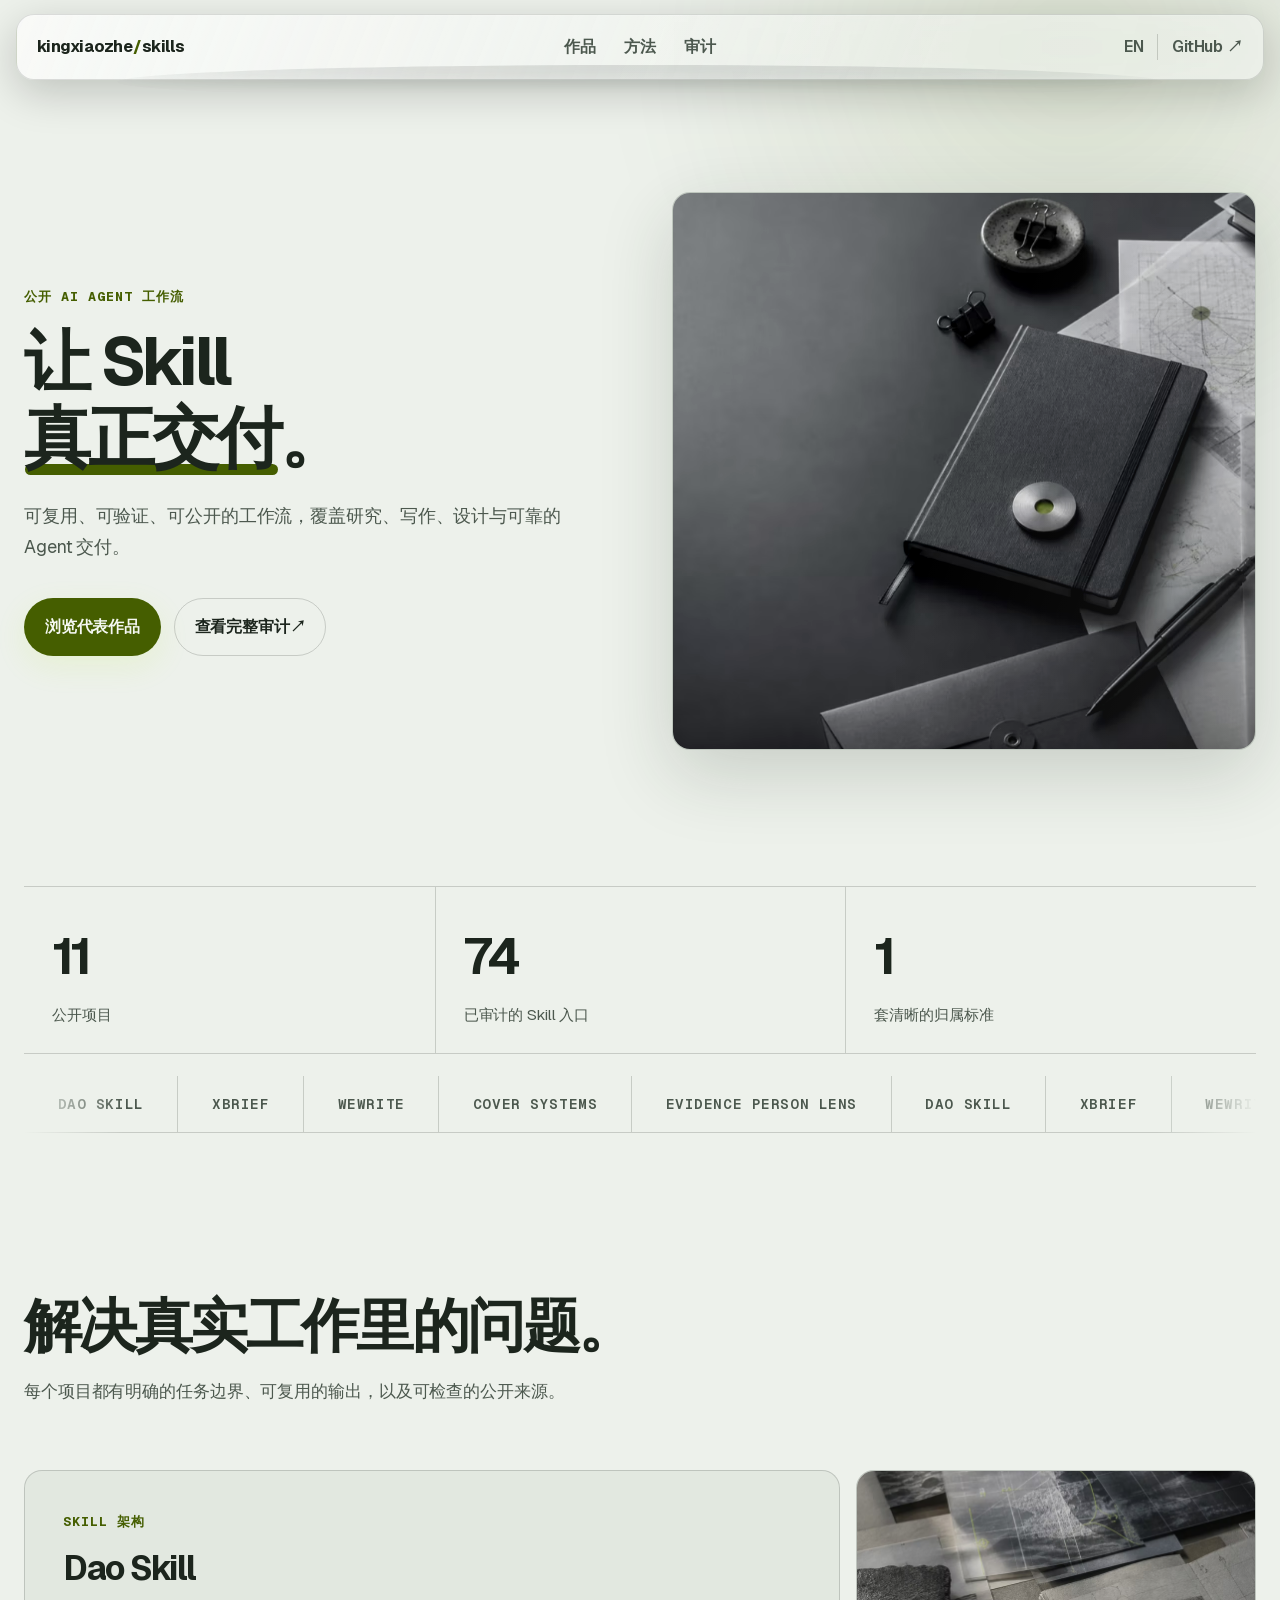
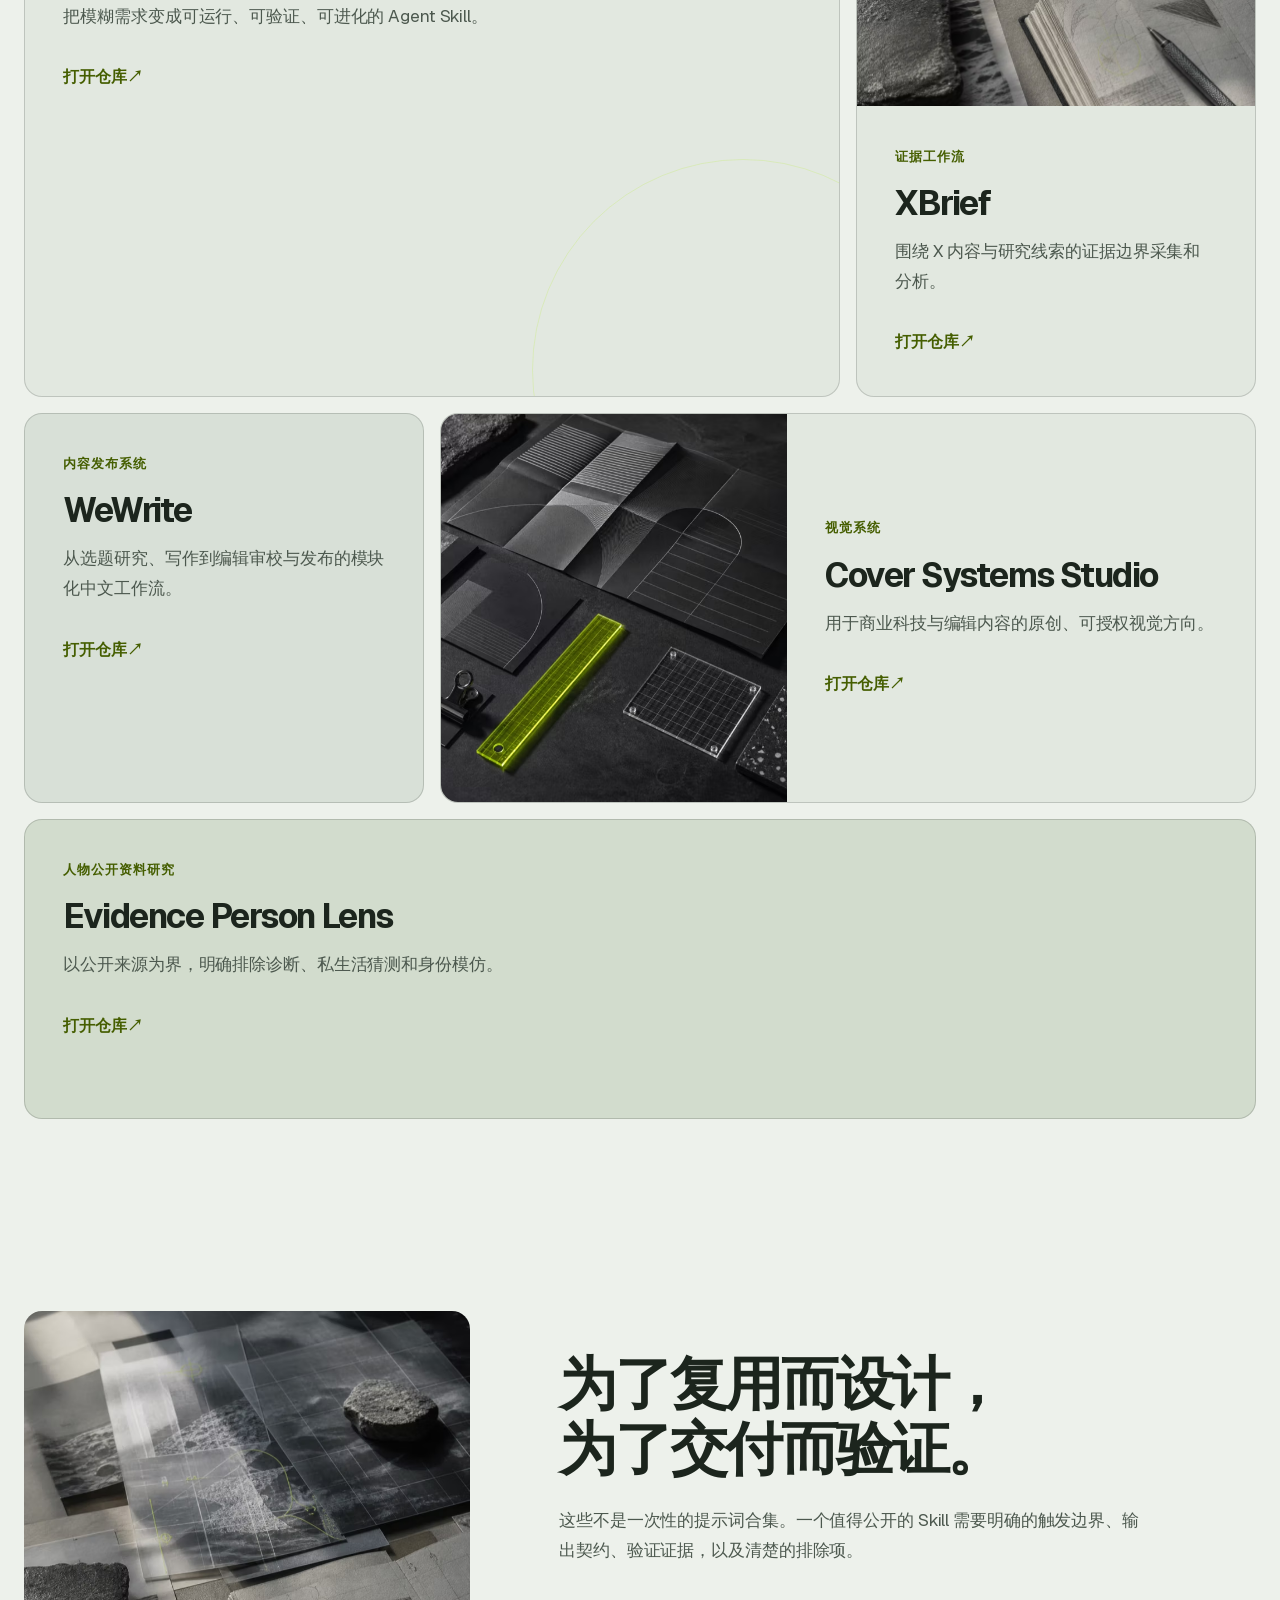
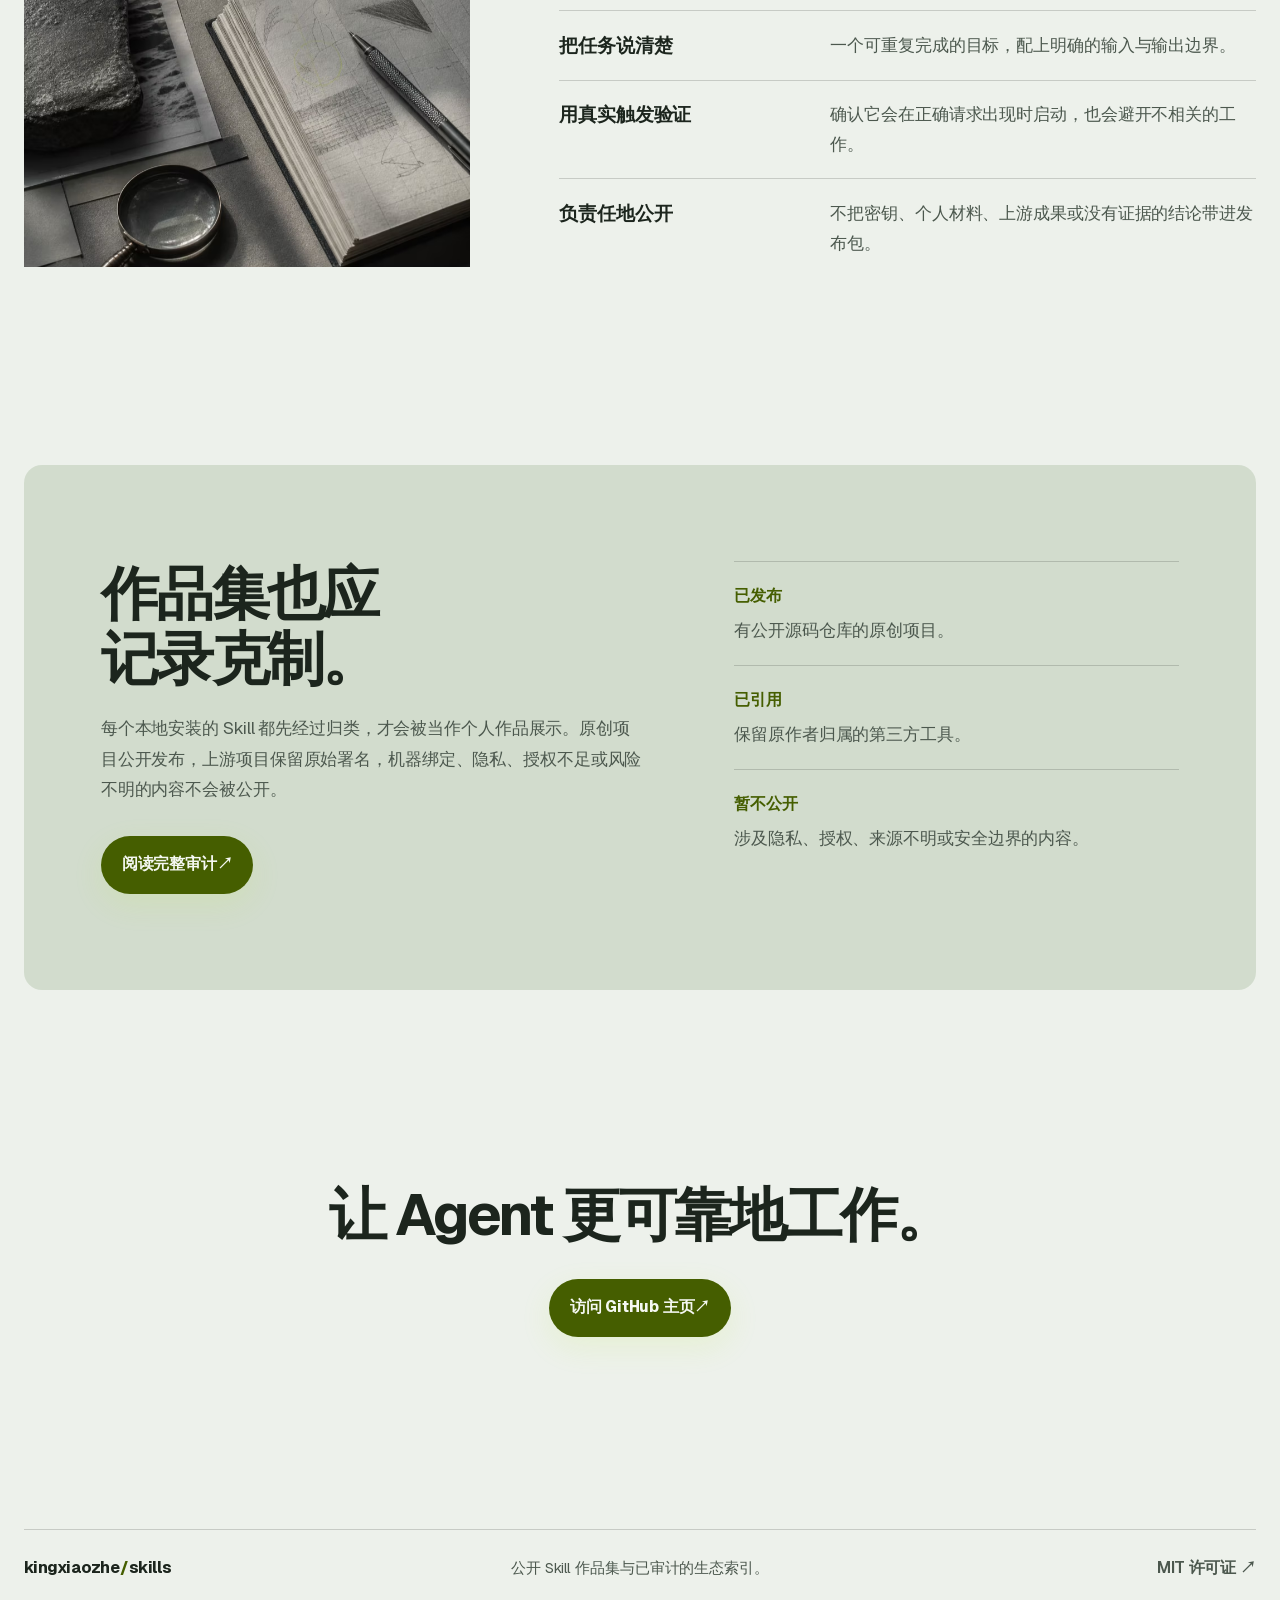
==== commit 4e2072af: "feat: add kinetic glass portfolio experience" ====
--- a/site/index.html
+++ b/site/index.html
@@ -12,15 +12,16 @@
     <meta property="og:locale:alternate" content="en_US">
     <meta property="og:type" content="website">
     <meta name="twitter:card" content="summary_large_image">
-    <link rel="alternate" hreflang="zh-CN" href="./">
-    <link rel="alternate" hreflang="en" href="en/">
+    <link rel="icon" href="assets/favicon.png" type="image/png">
+    <link rel="preload" href="assets/fonts/geist-latin.woff2" as="font" type="font/woff2" crossorigin>
     <link rel="stylesheet" href="styles.css">
+    <link rel="stylesheet" href="experience.css">
     <title>kingxiaozhe - Skill Systems</title>
   </head>
   <body>
     <a class="skip-link" href="#main">跳到主要内容</a>
     <header class="site-header">
-      <a class="wordmark" href="#top" aria-label="kingxiaozhe Skill Systems 首页">kingxiaozhe<span>/</span>skills</a>
+      <a class="wordmark" href="#top">kingxiaozhe<span>/</span>skills</a>
       <nav aria-label="主导航"><a href="#work">作品</a><a href="#method">方法</a><a href="#audit">审计</a></nav>
       <div class="header-actions"><a class="language-switch" href="en/" lang="en">EN</a><a class="header-link" href="https://github.com/kingxiaozhe" target="_blank" rel="noreferrer">GitHub <span aria-hidden="true">↗</span></a></div>
     </header>
@@ -29,30 +30,32 @@
       <section class="hero" id="top" aria-labelledby="hero-title">
         <div class="hero-copy reveal">
           <p class="eyebrow">公开 AI Agent 工作流</p>
-          <h1 id="hero-title">让 Skill 成为真正能交付的系统。</h1>
+          <h1 id="hero-title">让 Skill <span class="accent-word">真正交付</span>。</h1>
           <p class="hero-summary">可复用、可验证、可公开的工作流，覆盖研究、写作、设计与可靠的 Agent 交付。</p>
-          <div class="hero-actions"><a class="button button-primary" href="#work">浏览代表作品 <span aria-hidden="true">↓</span></a><a class="button button-secondary" href="https://github.com/kingxiaozhe/codex-skill-portfolio" target="_blank" rel="noreferrer">查看完整审计 <span aria-hidden="true">↗</span></a></div>
+          <div class="hero-actions"><a class="button button-primary" href="#work">浏览代表作品</a><a class="button button-secondary" href="https://github.com/kingxiaozhe/codex-skill-portfolio" target="_blank" rel="noreferrer">查看完整审计 <span aria-hidden="true">↗</span></a></div>
         </div>
-        <figure class="hero-image reveal reveal-delay"><img src="assets/hero-workflow-desk.png" width="1586" height="992" alt="深色研究工作台上摆放着笔记本、图纸与绿色金属标记。"></figure>
+        <figure class="hero-image reveal reveal-delay"><img src="assets/hero-workflow-desk.avif" width="1200" height="750" fetchpriority="high" decoding="async" alt="深色研究工作台上摆放着笔记本、图纸与绿色金属标记。"></figure>
       </section>
 
       <section class="proof" aria-label="作品集事实"><div><strong>11</strong><span>公开项目</span></div><div><strong>74</strong><span>已审计的 Skill 入口</span></div><div><strong>1</strong><span>套清晰的归属标准</span></div></section>
 
+      <section class="skill-rail" aria-label="公开项目索引"><div class="skill-rail-track"><div class="skill-rail-group"><span>DAO SKILL</span><span>XBRIEF</span><span>WEWRITE</span><span>COVER SYSTEMS</span><span>EVIDENCE PERSON LENS</span></div><div class="skill-rail-group" aria-hidden="true"><span>DAO SKILL</span><span>XBRIEF</span><span>WEWRITE</span><span>COVER SYSTEMS</span><span>EVIDENCE PERSON LENS</span></div></div></section>
+
       <section class="work-section" id="work" aria-labelledby="work-title">
-        <div class="section-intro"><p class="eyebrow">代表作品</p><h2 id="work-title">解决真实工作里的问题。</h2><p>每个项目都有明确的任务边界、可复用的输出，以及可检查的公开来源。</p></div>
+        <div class="section-intro"><h2 id="work-title">解决真实工作里的问题。</h2><p>每个项目都有明确的任务边界、可复用的输出，以及可检查的公开来源。</p></div>
         <div class="project-grid">
           <article class="project project-featured direction-graph"><div class="project-content"><p class="project-kind">Skill 架构</p><h3>Dao Skill</h3><p>把模糊需求变成可运行、可验证、可进化的 Agent Skill。</p><a href="https://github.com/kingxiaozhe/dao-skill" target="_blank" rel="noreferrer">打开仓库 <span aria-hidden="true">↗</span></a></div></article>
-          <article class="project project-image-card"><img src="assets/evidence-materials.png" width="1122" height="1402" alt="层叠的研究材料、技术标记与放大镜。"><div class="project-content"><p class="project-kind">证据工作流</p><h3>XBrief</h3><p>围绕 X 内容与研究线索的证据边界采集和分析。</p><a href="https://github.com/kingxiaozhe/xbrief" target="_blank" rel="noreferrer">打开仓库 <span aria-hidden="true">↗</span></a></div></article>
+          <article class="project project-image-card"><img src="assets/evidence-materials.avif" width="800" height="999" loading="lazy" decoding="async" alt="层叠的研究材料、技术标记与放大镜。"><div class="project-content"><p class="project-kind">证据工作流</p><h3>XBrief</h3><p>围绕 X 内容与研究线索的证据边界采集和分析。</p><a href="https://github.com/kingxiaozhe/xbrief" target="_blank" rel="noreferrer">打开仓库 <span aria-hidden="true">↗</span></a></div></article>
           <article class="project project-neutral"><div class="project-content"><p class="project-kind">内容发布系统</p><h3>WeWrite</h3><p>从选题研究、写作到编辑审校与发布的模块化中文工作流。</p><a href="https://github.com/kingxiaozhe/wewrite" target="_blank" rel="noreferrer">打开仓库 <span aria-hidden="true">↗</span></a></div></article>
-          <article class="project project-image-wide"><img src="assets/visual-systems.png" width="1536" height="1024" alt="深色桌面上的抽象印刷品、透明网格和绿色尺子。"><div class="project-content"><p class="project-kind">视觉系统</p><h3>Cover Systems Studio</h3><p>用于商业科技与编辑内容的原创、可授权视觉方向。</p><a href="https://github.com/kingxiaozhe/cover-systems-studio" target="_blank" rel="noreferrer">打开仓库 <span aria-hidden="true">↗</span></a></div></article>
+          <article class="project project-image-wide"><img src="assets/visual-systems.avif" width="1000" height="666" loading="lazy" decoding="async" alt="深色桌面上的抽象印刷品、透明网格和绿色尺子。"><div class="project-content"><p class="project-kind">视觉系统</p><h3>Cover Systems Studio</h3><p>用于商业科技与编辑内容的原创、可授权视觉方向。</p><a href="https://github.com/kingxiaozhe/cover-systems-studio" target="_blank" rel="noreferrer">打开仓库 <span aria-hidden="true">↗</span></a></div></article>
           <article class="project project-accent"><div class="project-content"><p class="project-kind">人物公开资料研究</p><h3>Evidence Person Lens</h3><p>以公开来源为界，明确排除诊断、私生活猜测和身份模仿。</p><a href="https://github.com/kingxiaozhe/evidence-person-lens" target="_blank" rel="noreferrer">打开仓库 <span aria-hidden="true">↗</span></a></div></article>
         </div>
       </section>
 
-      <section class="method-section" id="method" aria-labelledby="method-title"><div class="method-visual"><img src="assets/evidence-materials.png" width="1122" height="1402" alt="桌面上层叠摆放着研究用材料。"></div><div class="method-copy"><p class="eyebrow">构建方式</p><h2 id="method-title">为了复用而设计，为了交付而验证。</h2><p>这些不是一次性的提示词合集。一个值得公开的 Skill 需要明确的触发边界、输出契约、验证证据，以及清楚的排除项。</p><ol class="method-list"><li><strong>把任务说清楚</strong><span>一个可重复完成的目标，配上明确的输入与输出边界。</span></li><li><strong>用真实触发验证</strong><span>确认它会在正确请求出现时启动，也会避开不相关的工作。</span></li><li><strong>负责任地公开</strong><span>不把密钥、个人材料、上游成果或没有证据的结论带进发布包。</span></li></ol></div></section>
+      <section class="method-section" id="method" aria-labelledby="method-title"><div class="method-visual"><img src="assets/evidence-materials.avif" width="800" height="999" loading="lazy" decoding="async" alt="桌面上层叠摆放着研究用材料。"></div><div class="method-copy"><h2 id="method-title">为了复用而设计，为了交付而验证。</h2><p>这些不是一次性的提示词合集。一个值得公开的 Skill 需要明确的触发边界、输出契约、验证证据，以及清楚的排除项。</p><ol class="method-list"><li><strong>把任务说清楚</strong><span>一个可重复完成的目标，配上明确的输入与输出边界。</span></li><li><strong>用真实触发验证</strong><span>确认它会在正确请求出现时启动，也会避开不相关的工作。</span></li><li><strong>负责任地公开</strong><span>不把密钥、个人材料、上游成果或没有证据的结论带进发布包。</span></li></ol></div></section>
 
-      <section class="audit-section" id="audit" aria-labelledby="audit-title"><div class="audit-copy"><p class="eyebrow">边界同样重要</p><h2 id="audit-title">作品集也应记录克制。</h2><p>每个本地安装的 Skill 都先经过归类，才会被当作个人作品展示。原创项目公开发布，上游项目保留原始署名，机器绑定、隐私、授权不足或风险不明的内容不会被公开。</p><a class="button button-primary" href="https://github.com/kingxiaozhe/codex-skill-portfolio" target="_blank" rel="noreferrer">阅读完整审计 <span aria-hidden="true">↗</span></a></div><dl class="audit-list"><div><dt>已发布</dt><dd>有公开源码仓库的原创项目。</dd></div><div><dt>已引用</dt><dd>保留原作者归属的第三方工具。</dd></div><div><dt>暂不公开</dt><dd>涉及隐私、授权、来源不明或安全边界的内容。</dd></div></dl></section>
-      <section class="closing" aria-labelledby="closing-title"><p class="eyebrow">开放源码，清晰边界</p><h2 id="closing-title">让 Agent 更可靠地工作。</h2><a class="button button-primary" href="https://github.com/kingxiaozhe" target="_blank" rel="noreferrer">访问 GitHub 主页 <span aria-hidden="true">↗</span></a></section>
+      <section class="audit-section" id="audit" aria-labelledby="audit-title"><div class="audit-copy"><h2 id="audit-title">作品集也应记录克制。</h2><p>每个本地安装的 Skill 都先经过归类，才会被当作个人作品展示。原创项目公开发布，上游项目保留原始署名，机器绑定、隐私、授权不足或风险不明的内容不会被公开。</p><a class="button button-primary" href="https://github.com/kingxiaozhe/codex-skill-portfolio" target="_blank" rel="noreferrer">阅读完整审计 <span aria-hidden="true">↗</span></a></div><dl class="audit-list"><div><dt>已发布</dt><dd>有公开源码仓库的原创项目。</dd></div><div><dt>已引用</dt><dd>保留原作者归属的第三方工具。</dd></div><div><dt>暂不公开</dt><dd>涉及隐私、授权、来源不明或安全边界的内容。</dd></div></dl></section>
+      <section class="closing" aria-labelledby="closing-title"><h2 id="closing-title">让 Agent 更可靠地工作。</h2><a class="button button-primary" href="https://github.com/kingxiaozhe" target="_blank" rel="noreferrer">访问 GitHub 主页 <span aria-hidden="true">↗</span></a></section>
     </main>
     <footer><a class="wordmark" href="#top">kingxiaozhe<span>/</span>skills</a><p>公开 Skill 作品集与已审计的生态索引。</p><a href="https://github.com/kingxiaozhe/codex-skill-portfolio/blob/main/LICENSE" target="_blank" rel="noreferrer">MIT 许可证 <span aria-hidden="true">↗</span></a></footer>
   </body>
--- a/site/experience.css
+++ b/site/experience.css
@@ -0,0 +1,448 @@
+@font-face {
+  font-family: "Geist Portfolio";
+  src: url("assets/fonts/geist-latin.woff2") format("woff2");
+  font-style: normal;
+  font-weight: 100 900;
+  font-display: swap;
+}
+
+@font-face {
+  font-family: "Geist Mono Portfolio";
+  src: url("assets/fonts/geist-mono-latin.woff2") format("woff2");
+  font-style: normal;
+  font-weight: 100 900;
+  font-display: swap;
+}
+
+:root {
+  --glass: rgb(19 24 21 / 0.72);
+  --glass-edge: rgb(239 246 236 / 0.14);
+  --glass-highlight: rgb(255 255 255 / 0.09);
+  --ambient: rgb(184 237 57 / 0.16);
+  --ease-out: cubic-bezier(0.16, 1, 0.3, 1);
+}
+
+@media (prefers-color-scheme: light) {
+  :root {
+    --glass: rgb(237 241 235 / 0.76);
+    --glass-edge: rgb(28 37 29 / 0.14);
+    --glass-highlight: rgb(255 255 255 / 0.62);
+    --ambient: rgb(69 94 0 / 0.12);
+    --accent: #455e00;
+    --accent-ink: #f5f8f2;
+  }
+
+  .audit-section { background: var(--surface-muted); }
+  .button-primary:hover { background: #384d00; }
+  .project a:hover,
+  nav a:hover,
+  .header-link:hover,
+  .language-switch:hover,
+  footer a:hover { color: #384d00; }
+}
+
+body {
+  position: relative;
+  isolation: isolate;
+  min-height: 100dvh;
+  font-family: "Geist Portfolio", "PingFang SC", "Hiragino Sans GB", "Microsoft YaHei UI", "Microsoft YaHei", sans-serif;
+  font-size: 18px;
+  line-height: 1.72;
+  letter-spacing: -0.006em;
+}
+
+html[lang="en"] body {
+  font-family: "Geist Portfolio", "Avenir Next", "Segoe UI", sans-serif;
+  letter-spacing: -0.012em;
+}
+
+body::before {
+  content: "";
+  position: fixed;
+  z-index: 0;
+  top: -28rem;
+  right: -18rem;
+  width: 62rem;
+  height: 62rem;
+  border-radius: 50%;
+  background: radial-gradient(circle, var(--ambient) 0, transparent 64%);
+  filter: blur(34px);
+  pointer-events: none;
+}
+
+body::after {
+  content: "";
+  position: fixed;
+  z-index: 50;
+  inset: 0;
+  background-image: repeating-radial-gradient(circle at 18% 28%, rgb(255 255 255 / 0.2) 0 0.4px, transparent 0.6px 4px);
+  background-size: 5px 5px;
+  mix-blend-mode: soft-light;
+  opacity: 0.035;
+  pointer-events: none;
+}
+
+main,
+footer { position: relative; z-index: 1; }
+
+.site-header {
+  position: sticky;
+  z-index: 30;
+  top: 14px;
+  width: min(1420px, calc(100% - 2rem));
+  height: 66px;
+  margin: 14px auto 0;
+  padding: 0 1.25rem;
+  border: 1px solid var(--glass-edge);
+  border-radius: 18px;
+  background:
+    linear-gradient(112deg, var(--glass-highlight), transparent 34% 66%, rgb(184 237 57 / 0.05)),
+    var(--glass);
+  background-size: 220% 100%, auto;
+  backdrop-filter: blur(24px) saturate(165%) contrast(1.03);
+  -webkit-backdrop-filter: blur(24px) saturate(165%) contrast(1.03);
+  box-shadow:
+    inset 0 1px 0 rgb(255 255 255 / 0.12),
+    0 12px 44px rgb(3 8 5 / 0.2);
+  isolation: isolate;
+}
+
+.site-header::before {
+  content: "";
+  position: absolute;
+  z-index: -1;
+  inset: 0;
+  border-radius: inherit;
+  background: linear-gradient(105deg, transparent 20%, rgb(255 255 255 / 0.14) 48%, transparent 76%);
+  background-size: 220% 100%;
+  opacity: 0.55;
+  pointer-events: none;
+}
+
+.site-header::after {
+  content: "";
+  position: absolute;
+  z-index: -2;
+  right: 8%;
+  bottom: -20px;
+  left: 8%;
+  height: 34px;
+  border-radius: 50%;
+  background: rgb(22 28 24 / 0.34);
+  filter: blur(16px);
+  -webkit-mask-image: linear-gradient(to bottom, rgb(0 0 0 / 0.9), transparent 86%);
+  mask-image: linear-gradient(to bottom, rgb(0 0 0 / 0.9), transparent 86%);
+  opacity: 0.78;
+  pointer-events: none;
+}
+
+.wordmark { font-size: 1.02rem; font-weight: 720; letter-spacing: -0.045em; }
+nav { gap: 1.75rem; }
+nav a,
+.header-link,
+.language-switch,
+footer a { font-size: 1rem; font-weight: 600; }
+
+.language-switch { font-size: 0.96rem; }
+
+.hero {
+  min-height: calc(100dvh - 94px);
+  grid-template-columns: minmax(0, 1fr) minmax(420px, 1fr);
+  gap: clamp(2.5rem, 5vw, 6.5rem);
+  padding: clamp(3rem, 7vh, 5rem) 0 5.5rem;
+}
+
+.hero-copy { max-width: 690px; }
+
+.eyebrow,
+.project-kind {
+  font-family: "Geist Mono Portfolio", "SFMono-Regular", monospace;
+  font-size: 0.84rem;
+  letter-spacing: 0.075em;
+}
+
+h1,
+h2,
+h3 {
+  font-family: "Geist Portfolio", "PingFang SC", "Hiragino Sans GB", "Microsoft YaHei UI", sans-serif;
+  font-weight: 700;
+  letter-spacing: -0.052em;
+}
+
+h1 {
+  max-width: 10.5ch;
+  margin-bottom: 1.55rem;
+  font-size: clamp(3.55rem, 5.25vw, 5.45rem);
+  line-height: 1.03;
+}
+
+html[lang="en"] h1 { max-width: 13ch; }
+
+h2 {
+  font-size: clamp(2.85rem, 4.5vw, 5rem);
+  line-height: 1.04;
+}
+
+h3 { font-size: clamp(1.9rem, 2.65vw, 3rem); line-height: 1.06; }
+
+html[lang="zh-CN"] h1,
+html[lang="zh-CN"] h2,
+html[lang="zh-CN"] h3 {
+  font-weight: 700;
+  letter-spacing: -0.045em;
+  line-height: 1.13;
+}
+
+.accent-word {
+  position: relative;
+  display: inline-block;
+  white-space: nowrap;
+}
+
+.accent-word::after {
+  content: "";
+  position: absolute;
+  right: 0.02em;
+  bottom: 0.02em;
+  left: 0.02em;
+  z-index: -1;
+  height: 0.16em;
+  border-radius: 999px;
+  background: var(--accent);
+  transform: scaleX(0);
+  transform-origin: left;
+}
+
+.hero-summary {
+  max-width: 36rem;
+  margin-bottom: 2.25rem;
+  font-size: 1.12rem;
+  line-height: 1.72;
+}
+
+.button {
+  min-height: 52px;
+  padding: 0.9rem 1.25rem;
+  font-size: 0.98rem;
+  letter-spacing: -0.012em;
+  transition: transform 260ms var(--ease-out), background 260ms ease, border-color 260ms ease, box-shadow 260ms ease;
+}
+
+.button-primary { box-shadow: 0 10px 30px rgb(184 237 57 / 0.13); }
+.button:hover { transform: translateY(-4px); }
+.button-primary:hover { box-shadow: 0 16px 40px rgb(184 237 57 / 0.2); }
+.button:active { transform: translateY(1px) scale(0.98); }
+
+.hero-image {
+  position: relative;
+  min-height: min(62vh, 590px);
+  border: 1px solid var(--glass-edge);
+  background: var(--surface-deep);
+  transform: translateZ(0);
+}
+
+.hero-image::after {
+  content: "";
+  position: absolute;
+  inset: 0;
+  background: linear-gradient(110deg, transparent 25%, rgb(255 255 255 / 0.08) 48%, transparent 72%);
+  background-size: 230% 100%;
+  pointer-events: none;
+}
+
+.hero-image img {
+  position: absolute;
+  inset: 0;
+  width: 100%;
+  height: 100%;
+  transform: scale(1.035);
+  filter: saturate(0.82) contrast(1.04);
+}
+
+.proof strong { font-size: clamp(2.4rem, 4vw, 3.45rem); font-weight: 650; }
+.proof span { font-size: 0.96rem; }
+.proof div { padding: 1.55rem 1.75rem; }
+
+.skill-rail {
+  width: min(1440px, calc(100% - 3rem));
+  margin: 1.35rem auto 0;
+  overflow: hidden;
+  border-bottom: 1px solid var(--line);
+  color: var(--ink-muted);
+  -webkit-mask-image: linear-gradient(90deg, transparent, #000 8%, #000 92%, transparent);
+  mask-image: linear-gradient(90deg, transparent, #000 8%, #000 92%, transparent);
+}
+
+.skill-rail-track { display: flex; width: max-content; }
+.skill-rail-group { display: flex; flex-shrink: 0; align-items: center; }
+.skill-rail span {
+  padding: 1rem 2.1rem;
+  border-right: 1px solid var(--line);
+  font-family: "Geist Mono Portfolio", monospace;
+  font-size: 0.9rem;
+  font-weight: 600;
+  letter-spacing: 0.04em;
+  white-space: nowrap;
+}
+
+.section-intro > p:last-child,
+.method-copy > p:not(.eyebrow),
+.audit-copy > p:not(.eyebrow),
+.project-content > p:not(.project-kind),
+.audit-list dd,
+.method-list span { font-size: 1.08rem; line-height: 1.75; }
+
+.section-intro { max-width: 760px; margin-bottom: 4rem; }
+.section-intro > p:last-child { max-width: 620px; }
+.work-section { padding: 10rem 0; }
+
+.project {
+  transform: translateZ(0);
+  transition: transform 520ms var(--ease-out), border-color 300ms ease, box-shadow 520ms var(--ease-out);
+}
+
+.project::after {
+  content: "";
+  position: absolute;
+  z-index: 0;
+  inset: -35%;
+  background: radial-gradient(circle at 70% 30%, rgb(184 237 57 / 0.13), transparent 36%);
+  opacity: 0;
+  transform: translate3d(7%, 7%, 0) scale(0.88);
+  transition: opacity 420ms ease, transform 700ms var(--ease-out);
+  pointer-events: none;
+}
+
+.project:hover {
+  border-color: rgb(184 237 57 / 0.34);
+  box-shadow: 0 28px 80px rgb(3 8 5 / 0.26);
+  transform: translateY(-8px);
+}
+
+.project:hover::after { opacity: 1; transform: translate3d(0, 0, 0) scale(1); }
+.project > img { transition: transform 850ms var(--ease-out), filter 500ms ease; }
+.project:hover > img { transform: scale(1.045); filter: saturate(1) contrast(1.04); }
+.project a { font-size: 0.98rem; }
+
+.method-list strong { font-size: 1.16rem; }
+.audit-list dt { font-size: 1.02rem; }
+.closing { padding: 12rem 0; }
+footer p { font-size: 0.92rem; }
+
+@supports (animation-timeline: view()) {
+  .project,
+  .method-visual,
+  .method-copy,
+  .audit-copy,
+  .audit-list,
+  .closing > * {
+    animation: section-rise linear both;
+    animation-timeline: view();
+    animation-range: entry 5% cover 28%;
+  }
+
+  .project:nth-child(2),
+  .project:nth-child(4),
+  .audit-list { animation-range: entry 10% cover 32%; }
+}
+
+@media (prefers-reduced-motion: no-preference) {
+  body::before { animation: ambient-drift 16s var(--ease-out) infinite alternate; }
+  .site-header::before { animation: glass-sheen 9s ease-in-out infinite; }
+  .hero-image::after { animation: image-sheen 10s ease-in-out infinite; }
+  .hero-image img { animation: hero-drift 15s var(--ease-out) infinite alternate; }
+  .accent-word::after { animation: underline-in 900ms 520ms var(--ease-out) both; }
+  .skill-rail-track { animation: rail-flow 28s linear infinite; }
+}
+
+@keyframes ambient-drift {
+  from { transform: translate3d(-3vw, -2vh, 0) scale(0.96); }
+  to { transform: translate3d(4vw, 5vh, 0) scale(1.06); }
+}
+
+@keyframes glass-sheen {
+  0%, 62%, 100% { background-position: 180% 0; }
+  78% { background-position: -80% 0; }
+}
+
+@keyframes image-sheen {
+  0%, 58%, 100% { background-position: 180% 0; }
+  76% { background-position: -80% 0; }
+}
+
+@keyframes hero-drift {
+  from { transform: scale(1.035) translate3d(-0.8%, -0.4%, 0); }
+  to { transform: scale(1.085) translate3d(1%, 0.8%, 0); }
+}
+
+@keyframes underline-in { to { transform: scaleX(1); } }
+@keyframes rail-flow { to { transform: translateX(-50%); } }
+
+@keyframes section-rise {
+  from { transform: translateY(64px) scale(0.985); }
+  to { transform: translateY(0) scale(1); }
+}
+
+@media (prefers-reduced-transparency: reduce) {
+  .site-header {
+    background: var(--surface);
+    backdrop-filter: none;
+    -webkit-backdrop-filter: none;
+  }
+
+  .site-header::after { display: none; }
+}
+
+@supports not ((backdrop-filter: blur(2px)) or (-webkit-backdrop-filter: blur(2px))) {
+  .site-header { background: var(--surface); }
+}
+
+@media (max-width: 900px) {
+  body { font-size: 17px; }
+  .hero { grid-template-columns: 1fr; }
+  h1 { max-width: 11ch; }
+  html[lang="en"] h1 { max-width: 15ch; }
+  .hero-image { min-height: 430px; }
+  .skill-rail { width: calc(100% - 2rem); }
+}
+
+@media (max-width: 640px) {
+  .site-header { top: 8px; width: calc(100% - 1rem); height: 62px; margin-top: 8px; padding: 0 0.85rem; }
+  .wordmark { font-size: 0.93rem; }
+  .header-actions { gap: 0.6rem; }
+  .language-switch { padding-right: 0.6rem; }
+  .header-link,
+  .language-switch { font-size: 0.84rem; }
+  .hero { padding-top: 4rem; }
+  h1 { max-width: none; font-size: clamp(3rem, 14vw, 4.45rem); line-height: 1.07; }
+  h2 { font-size: clamp(2.45rem, 11vw, 3.7rem); }
+  .hero-summary { font-size: 1.06rem; }
+  .hero-image { min-height: 350px; }
+  .proof strong { font-size: 2.65rem; }
+  .proof span { font-size: 0.95rem; }
+  .skill-rail span { padding: 0.9rem 1.5rem; font-size: 0.82rem; }
+  .work-section { padding: 7rem 0; }
+  .section-intro { margin-bottom: 2.75rem; }
+  .project-content > p:not(.project-kind),
+  .method-copy > p:not(.eyebrow),
+  .audit-copy > p:not(.eyebrow),
+  .audit-list dd,
+  .method-list span { font-size: 1rem; }
+}
+
+@media (prefers-reduced-motion: reduce) {
+  body::before,
+  .site-header::before,
+  .hero-image::after,
+  .hero-image img,
+  .accent-word::after,
+  .skill-rail-track,
+  .project,
+  .method-visual,
+  .method-copy,
+  .audit-copy,
+  .audit-list,
+  .closing > * { animation: none !important; transform: none !important; }
+
+  .accent-word::after { transform: scaleX(1) !important; }
+}
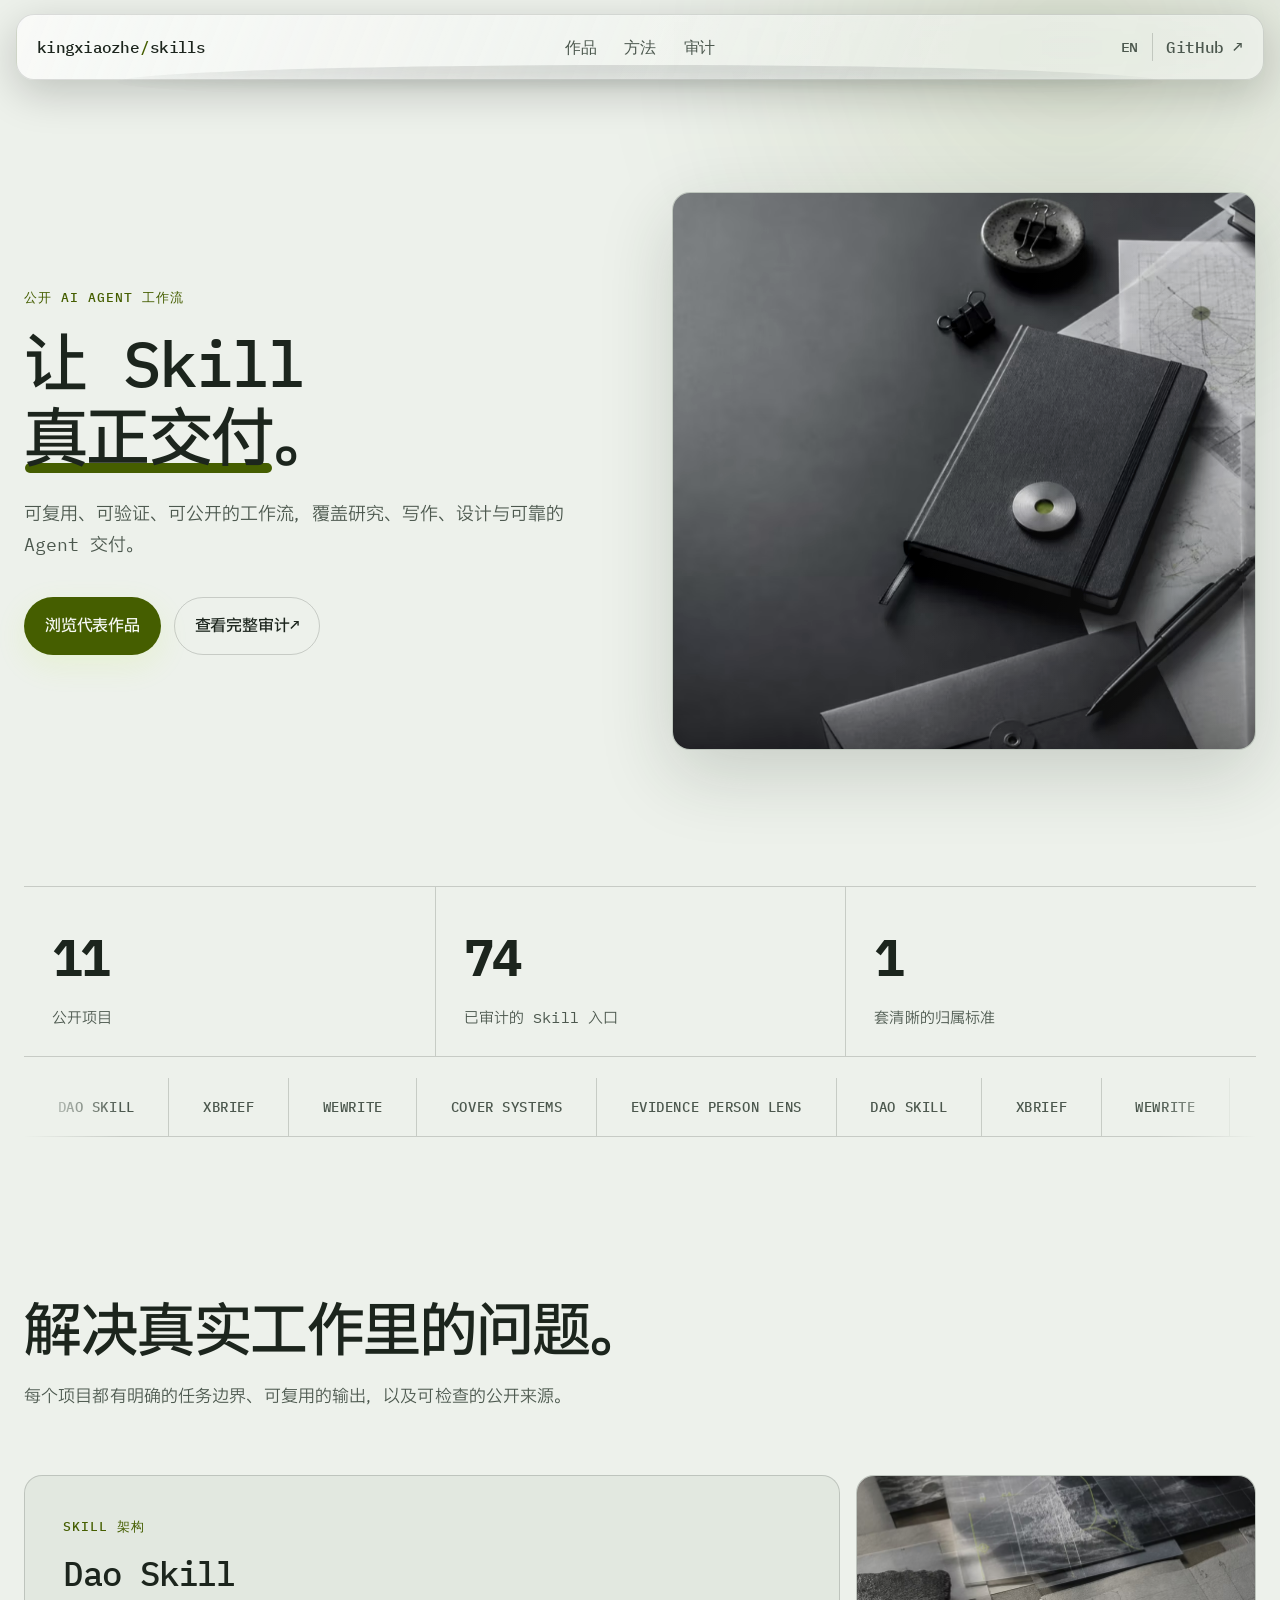
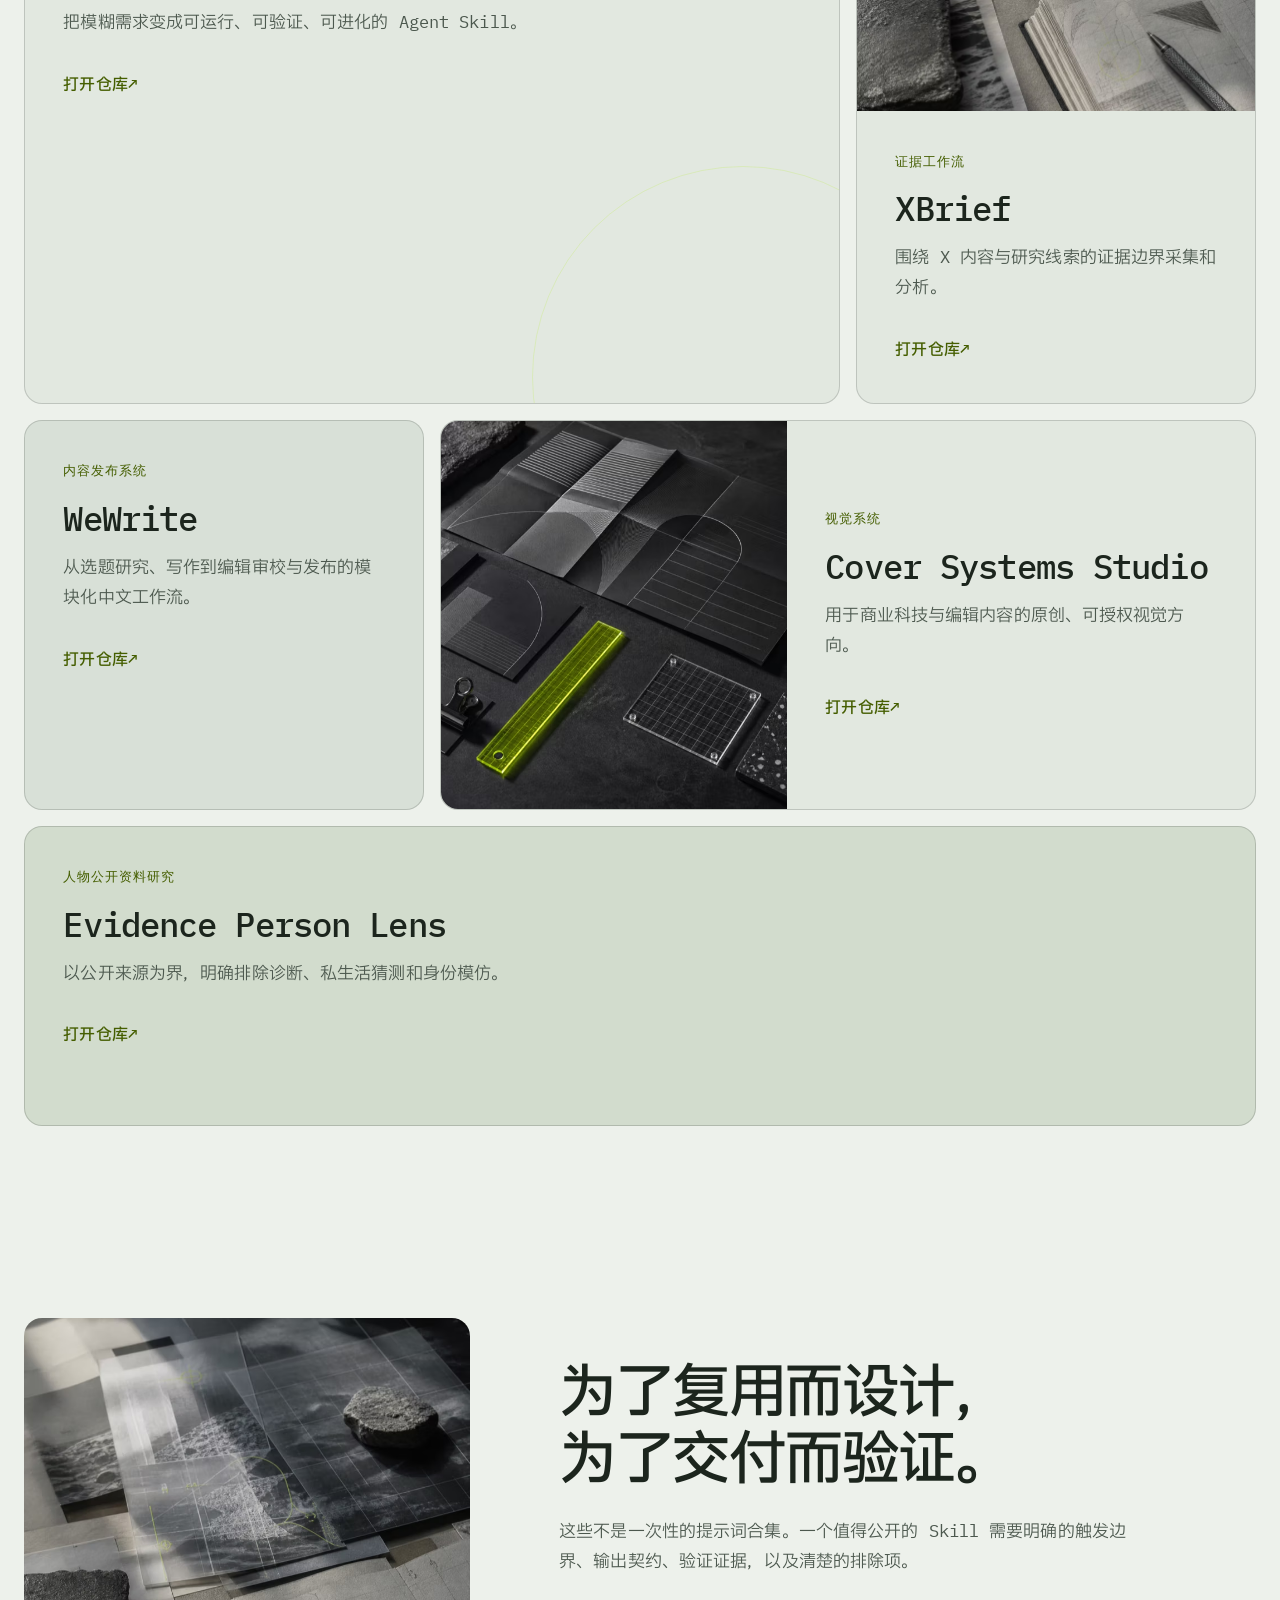
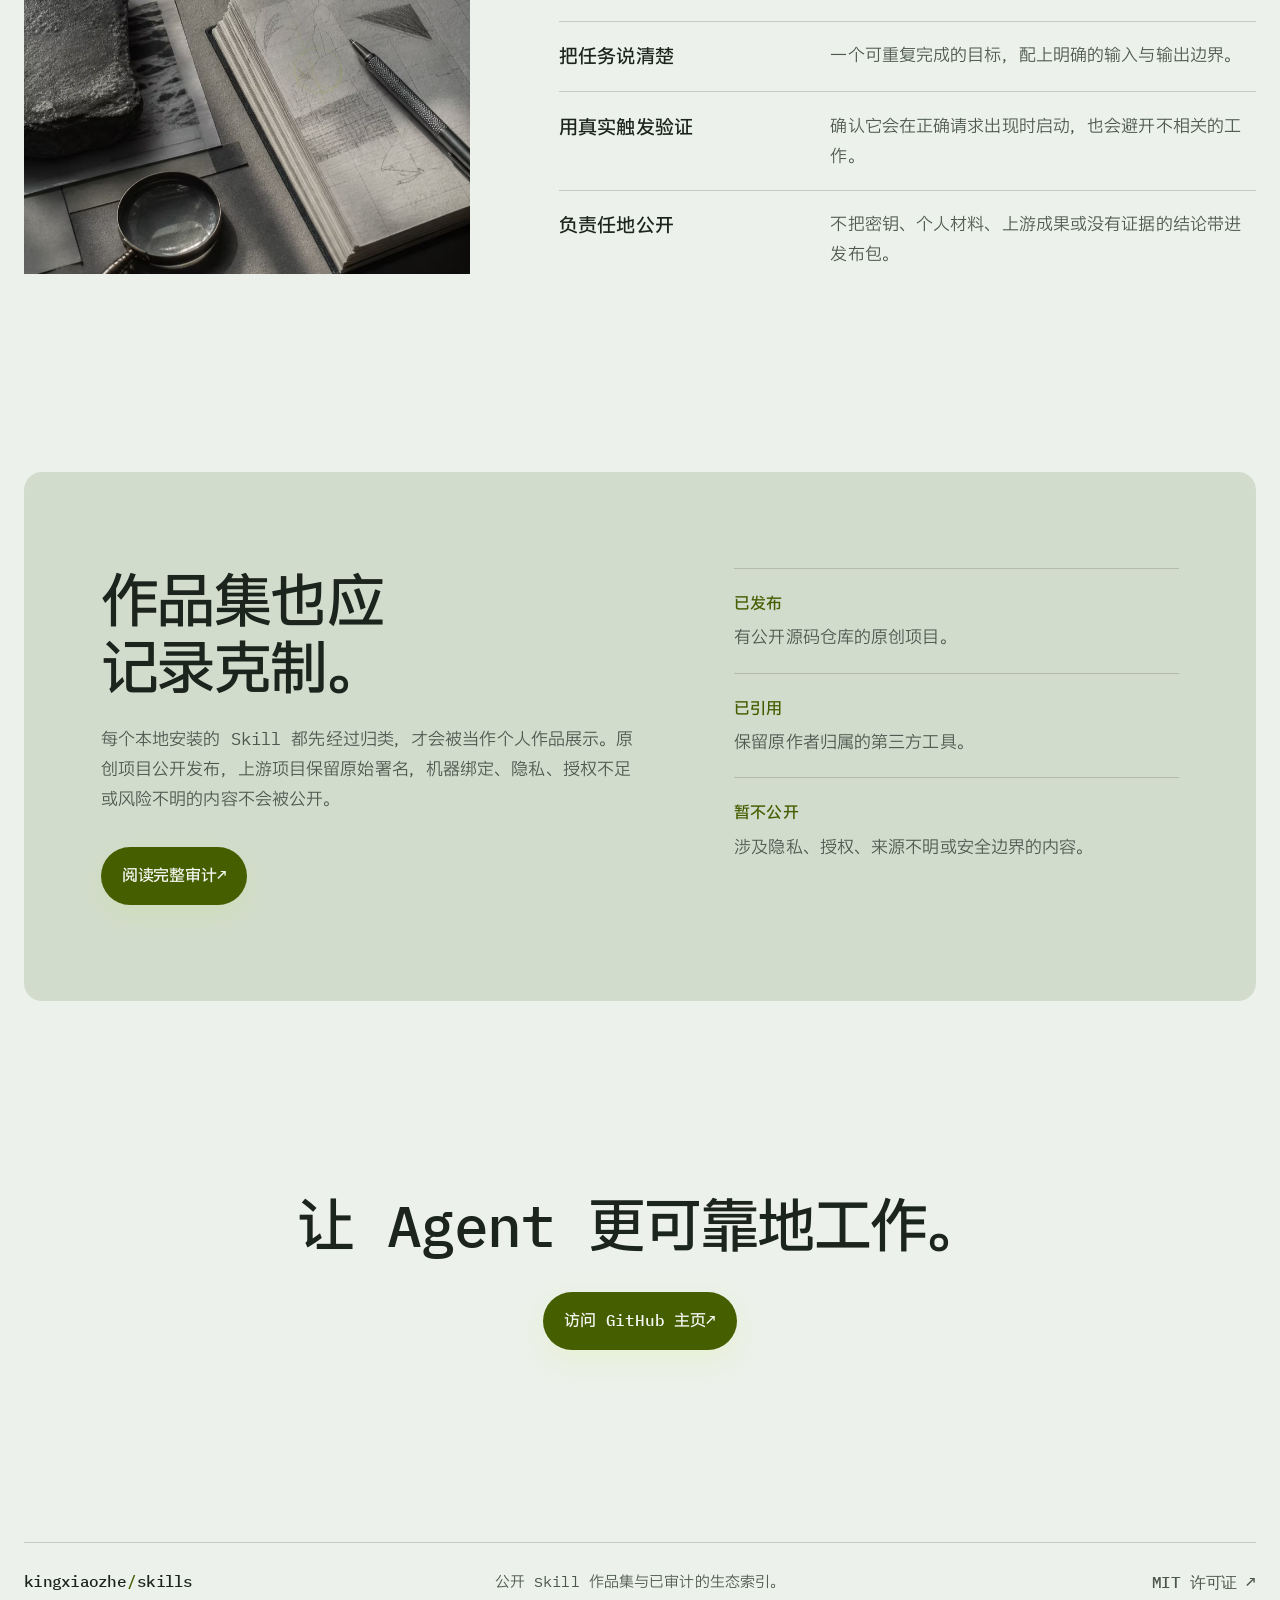
==== commit d7dd1c00: "feat: adopt IBM Plex bilingual typography" ====
--- a/site/index.html
+++ b/site/index.html
@@ -13,7 +13,9 @@
     <meta property="og:type" content="website">
     <meta name="twitter:card" content="summary_large_image">
     <link rel="icon" href="assets/favicon.png" type="image/png">
-    <link rel="preload" href="assets/fonts/geist-latin.woff2" as="font" type="font/woff2" crossorigin>
+    <link rel="preload" href="assets/fonts/ibm-plex-mono-medium.woff2" as="font" type="font/woff2" crossorigin>
+    <link rel="preload" href="assets/fonts/ibm-plex-sans-sc-site-medium.woff2" as="font" type="font/woff2" crossorigin>
+    <link rel="preload" href="assets/fonts/ibm-plex-sans-sc-site-regular.woff2" as="font" type="font/woff2" crossorigin>
     <link rel="stylesheet" href="styles.css">
     <link rel="stylesheet" href="experience.css">
     <title>kingxiaozhe - Skill Systems</title>
--- a/site/experience.css
+++ b/site/experience.css
@@ -1,20 +1,46 @@
 @font-face {
-  font-family: "Geist Portfolio";
-  src: url("assets/fonts/geist-latin.woff2") format("woff2");
+  font-family: "IBM Plex Mono Portfolio";
+  src: url("assets/fonts/ibm-plex-mono-regular.woff2") format("woff2");
   font-style: normal;
-  font-weight: 100 900;
+  font-weight: 400;
   font-display: swap;
 }
 
 @font-face {
-  font-family: "Geist Mono Portfolio";
-  src: url("assets/fonts/geist-mono-latin.woff2") format("woff2");
+  font-family: "IBM Plex Mono Portfolio";
+  src: url("assets/fonts/ibm-plex-mono-medium.woff2") format("woff2");
   font-style: normal;
-  font-weight: 100 900;
+  font-weight: 500;
   font-display: swap;
 }
 
+@font-face {
+  font-family: "IBM Plex Mono Portfolio";
+  src: url("assets/fonts/ibm-plex-mono-bold.woff2") format("woff2");
+  font-style: normal;
+  font-weight: 700;
+  font-display: swap;
+}
+
+@font-face {
+  font-family: "IBM Plex Sans SC Portfolio";
+  src: url("assets/fonts/ibm-plex-sans-sc-site-regular.woff2") format("woff2");
+  font-style: normal;
+  font-weight: 400;
+  font-display: swap;
+}
+
+@font-face {
+  font-family: "IBM Plex Sans SC Portfolio";
+  src: url("assets/fonts/ibm-plex-sans-sc-site-medium.woff2") format("woff2");
+  font-style: normal;
+  font-weight: 500;
+  font-display: swap;
+}
+
 :root {
+  --font-code: "IBM Plex Mono Portfolio", "SFMono-Regular", Consolas, monospace;
+  --font-cjk: "IBM Plex Mono Portfolio", "IBM Plex Sans SC Portfolio", "PingFang SC", "Hiragino Sans GB", "Microsoft YaHei UI", sans-serif;
   --glass: rgb(19 24 21 / 0.72);
   --glass-edge: rgb(239 246 236 / 0.14);
   --glass-highlight: rgb(255 255 255 / 0.09);
@@ -45,15 +71,18 @@
   position: relative;
   isolation: isolate;
   min-height: 100dvh;
-  font-family: "Geist Portfolio", "PingFang SC", "Hiragino Sans GB", "Microsoft YaHei UI", "Microsoft YaHei", sans-serif;
+  font-family: var(--font-cjk);
   font-size: 18px;
-  line-height: 1.72;
-  letter-spacing: -0.006em;
+  font-weight: 400;
+  line-height: 1.76;
+  letter-spacing: 0.006em;
+  font-synthesis: none;
 }
 
 html[lang="en"] body {
-  font-family: "Geist Portfolio", "Avenir Next", "Segoe UI", sans-serif;
-  letter-spacing: -0.012em;
+  font-family: var(--font-code);
+  line-height: 1.68;
+  letter-spacing: -0.018em;
 }
 
 body::before {
@@ -136,12 +165,12 @@
   pointer-events: none;
 }
 
-.wordmark { font-size: 1.02rem; font-weight: 720; letter-spacing: -0.045em; }
+.wordmark { font-family: var(--font-code); font-size: 1.02rem; font-weight: 500; letter-spacing: -0.045em; }
 nav { gap: 1.75rem; }
 nav a,
 .header-link,
 .language-switch,
-footer a { font-size: 1rem; font-weight: 600; }
+footer a { font-family: var(--font-code); font-size: 1rem; font-weight: 500; letter-spacing: -0.025em; }
 
 .language-switch { font-size: 0.96rem; }
 
@@ -156,27 +185,28 @@
 
 .eyebrow,
 .project-kind {
-  font-family: "Geist Mono Portfolio", "SFMono-Regular", monospace;
+  font-family: var(--font-code);
   font-size: 0.84rem;
+  font-weight: 500;
   letter-spacing: 0.075em;
 }
 
 h1,
 h2,
 h3 {
-  font-family: "Geist Portfolio", "PingFang SC", "Hiragino Sans GB", "Microsoft YaHei UI", sans-serif;
+  font-family: var(--font-code);
   font-weight: 700;
-  letter-spacing: -0.052em;
+  letter-spacing: -0.042em;
 }
 
 h1 {
   max-width: 10.5ch;
   margin-bottom: 1.55rem;
-  font-size: clamp(3.55rem, 5.25vw, 5.45rem);
-  line-height: 1.03;
-}
-
-html[lang="en"] h1 { max-width: 13ch; }
+  font-size: clamp(3.45rem, 5vw, 5.15rem);
+  line-height: 1.02;
+}
+
+html[lang="en"] h1 { max-width: 18ch; font-size: clamp(3.2rem, 4.65vw, 4.75rem); }
 
 h2 {
   font-size: clamp(2.85rem, 4.5vw, 5rem);
@@ -188,9 +218,10 @@
 html[lang="zh-CN"] h1,
 html[lang="zh-CN"] h2,
 html[lang="zh-CN"] h3 {
-  font-weight: 700;
-  letter-spacing: -0.045em;
-  line-height: 1.13;
+  font-family: var(--font-cjk);
+  font-weight: 500;
+  letter-spacing: -0.026em;
+  line-height: 1.16;
 }
 
 .accent-word {
@@ -218,12 +249,15 @@
   margin-bottom: 2.25rem;
   font-size: 1.12rem;
   line-height: 1.72;
+  letter-spacing: 0;
 }
 
 .button {
   min-height: 52px;
   padding: 0.9rem 1.25rem;
+  font-family: var(--font-cjk);
   font-size: 0.98rem;
+  font-weight: 500;
   letter-spacing: -0.012em;
   transition: transform 260ms var(--ease-out), background 260ms ease, border-color 260ms ease, box-shadow 260ms ease;
 }
@@ -259,7 +293,7 @@
   filter: saturate(0.82) contrast(1.04);
 }
 
-.proof strong { font-size: clamp(2.4rem, 4vw, 3.45rem); font-weight: 650; }
+.proof strong { font-family: var(--font-code); font-size: clamp(2.4rem, 4vw, 3.45rem); font-weight: 700; }
 .proof span { font-size: 0.96rem; }
 .proof div { padding: 1.55rem 1.75rem; }
 
@@ -278,9 +312,9 @@
 .skill-rail span {
   padding: 1rem 2.1rem;
   border-right: 1px solid var(--line);
-  font-family: "Geist Mono Portfolio", monospace;
+  font-family: var(--font-code);
   font-size: 0.9rem;
-  font-weight: 600;
+  font-weight: 500;
   letter-spacing: 0.04em;
   white-space: nowrap;
 }
@@ -322,10 +356,10 @@
 .project:hover::after { opacity: 1; transform: translate3d(0, 0, 0) scale(1); }
 .project > img { transition: transform 850ms var(--ease-out), filter 500ms ease; }
 .project:hover > img { transform: scale(1.045); filter: saturate(1) contrast(1.04); }
-.project a { font-size: 0.98rem; }
-
-.method-list strong { font-size: 1.16rem; }
-.audit-list dt { font-size: 1.02rem; }
+.project a { font-family: var(--font-cjk); font-size: 0.98rem; font-weight: 500; }
+
+.method-list strong { font-size: 1.16rem; font-weight: 500; }
+.audit-list dt { font-size: 1.02rem; font-weight: 500; }
 .closing { padding: 12rem 0; }
 footer p { font-size: 0.92rem; }
 
